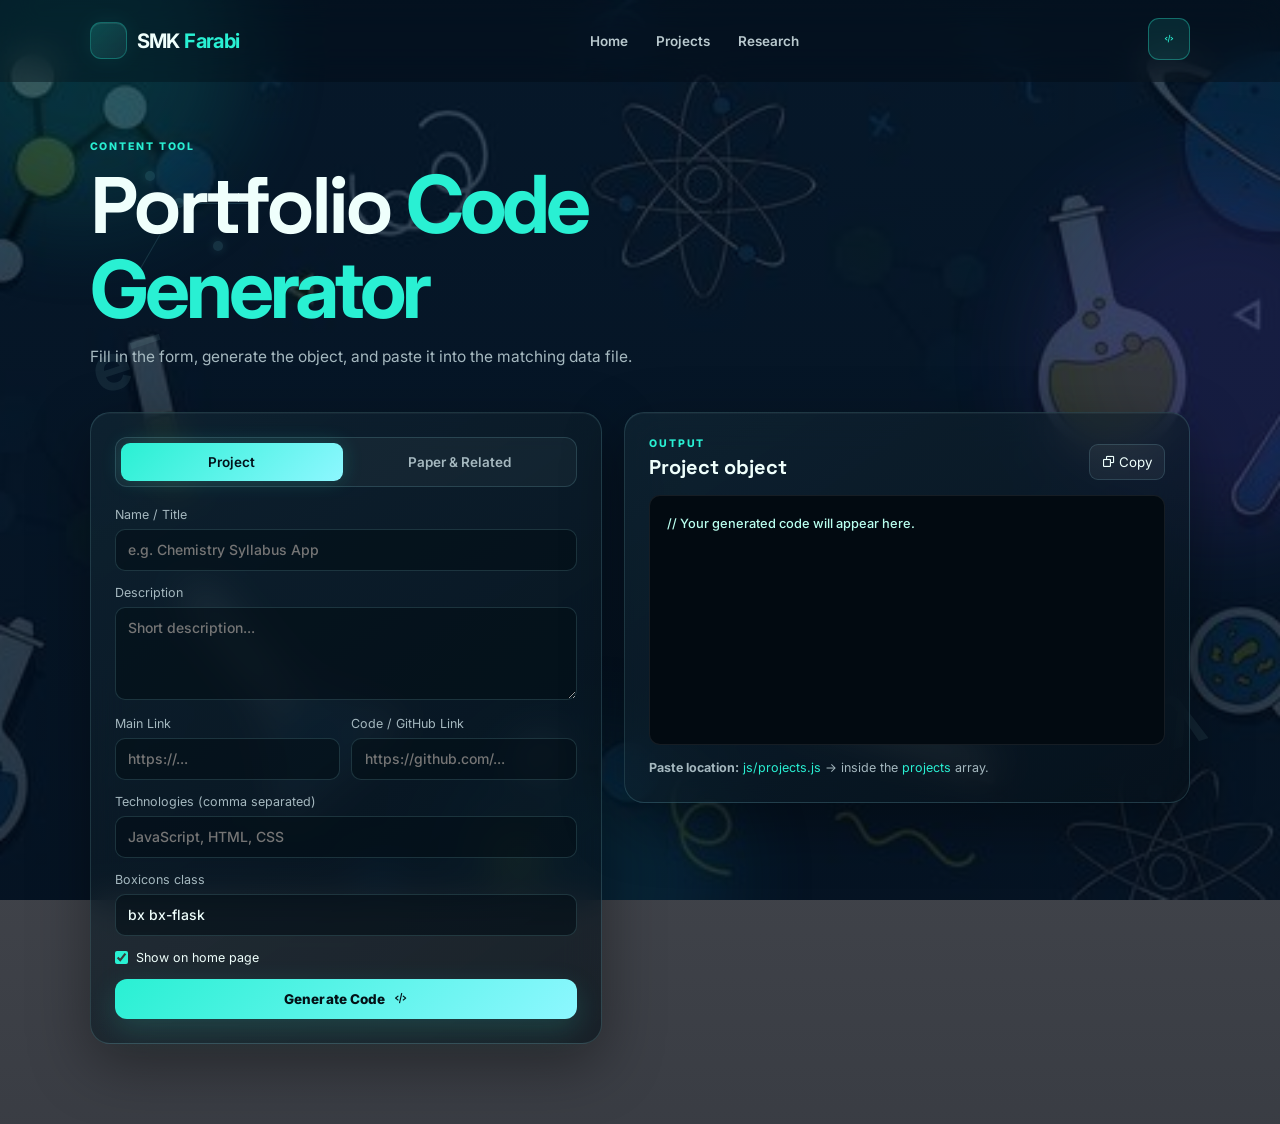
==== codegenerator.html @ 9f6fd2ad "Update portfolio design" ====
<!DOCTYPE html>
<html lang="en">
<head>
  <meta charset="UTF-8"><meta name="viewport" content="width=device-width, initial-scale=1.0">
  <title>Portfolio Code Generator | SMK Farabi</title>
  <link rel="preconnect" href="https://fonts.googleapis.com"><link rel="preconnect" href="https://fonts.gstatic.com" crossorigin>
  <link href="https://fonts.googleapis.com/css2?family=Inter:wght@400;500;600;700;800&family=Space+Grotesk:wght@500;600;700&display=swap" rel="stylesheet">
  <link href="https://unpkg.com/boxicons@2.1.4/css/boxicons.min.css" rel="stylesheet"><link rel="stylesheet" href="css/style.css"><link rel="stylesheet" href="css/code-generator.css">
</head>
<body class="subpage generator-page">
  <div class="site-atmosphere" aria-hidden="true"><span class="orb orb-a"></span><span class="orb orb-b"></span><span class="orb orb-c"></span><span class="molecule molecule-a"><i></i><i></i><i></i></span><span class="formula formula-a">e⁻</span><span class="formula formula-b">λ</span></div>
  <header class="header"><a class="brand" href="index.html"><span class="brand-mark"><i class="bx bx-flask"></i></span><span>SMK <em>Farabi</em></span></a><nav class="navbar"><a href="index.html#home">Home</a><a href="projects.html">Projects</a><a href="publications.html">Research</a></nav><div class="header-actions"><a class="mini-code active" href="codegenerator.html"><i class="bx bx-code-alt"></i></a><button class="menu-btn" id="menu-icon"><i class="bx bx-menu"></i></button></div></header>
  <main><section class="section generator-shell"><div class="section-heading reveal"><span class="section-tag">CONTENT TOOL</span><h1>Portfolio <span>Code Generator</span></h1><p>Fill in the form, generate the object, and paste it into the matching data file.</p></div>
    <div class="generator-grid">
      <form class="glass-card generator-form reveal" id="generator-form">
        <div class="type-switch"><button type="button" class="type-btn active" data-type="project">Project</button><button type="button" class="type-btn" data-type="publication">Paper & Related</button></div>
        <input type="hidden" id="content-type" value="project">
        <div class="field"><label for="name">Name / Title</label><input id="name" required placeholder="e.g. Chemistry Syllabus App"></div>
        <div class="field"><label for="description">Description</label><textarea id="description" rows="4" placeholder="Short description..."></textarea></div>
        <div class="two-col">
          <div class="field"><label for="link">Main Link</label><input id="link" required placeholder="https://..."></div>
          <div class="field project-only"><label for="code">Code / GitHub Link</label><input id="code" placeholder="https://github.com/..." /></div>
        </div>
        <div class="two-col publication-only hidden-fields">
          <div class="field"><label for="type">Type</label><select id="type"><option>Paper</option><option>Preprint</option><option>Poster</option><option>Conference</option><option>Thesis</option><option>Related</option></select></div>
          <div class="field"><label for="year">Year</label><input id="year" placeholder="2026"></div>
        </div>
        <div class="field publication-only hidden-fields"><label for="venue">Journal / Conference / Venue</label><input id="venue" placeholder="Optional"></div>
        <div class="field project-only"><label for="tech">Technologies (comma separated)</label><input id="tech" placeholder="JavaScript, HTML, CSS"></div>
        <div class="field project-only"><label for="icon">Boxicons class</label><input id="icon" value="bx bx-flask" placeholder="bx bx-flask"></div>
        <div class="field project-only check-field"><label><input id="featured" type="checkbox" checked> Show on home page</label></div>
        <button class="btn btn-primary full-btn" type="submit">Generate Code <i class="bx bx-code-alt"></i></button>
      </form>

      <div class="glass-card output-panel reveal reveal-right"><div class="output-top"><div><span class="section-tag">OUTPUT</span><h2 id="output-title">Project object</h2></div><button class="copy-btn" id="copy-code" type="button"><i class="bx bx-copy"></i> Copy</button></div><pre id="code-output"><code>// Your generated code will appear here.</code></pre><div class="paste-help" id="paste-help"><strong>Paste location:</strong> <code>js/projects.js</code> → inside the <code>projects</code> array.</div></div>
    </div>
  </section></main>
  <script src="js/code-generator.js"></script>
</body></html>
---- css/style.css ----
@import url('https://fonts.googleapis.com/css2?family=Inter:wght@400;500;600;700;800&family=Space+Grotesk:wght@500;600;700&display=swap');

:root {
  --bg:#03080e; --bg-2:#06121a; --panel:rgba(9,24,35,.58); --panel-strong:rgba(8,20,30,.8);
  --text:#effffc; --muted:#a5b8bf; --accent:#29f0d3; --accent-2:#8df7ff; --violet:#a777ff;
  --glass-border:rgba(160,243,255,.15); --shadow:0 2rem 6rem rgba(0,0,0,.38); --radius:2rem;
}
*{margin:0;padding:0;box-sizing:border-box;text-decoration:none;border:none;outline:none;scroll-behavior:smooth;font-family:Inter,sans-serif}
html{font-size:62.5%;overflow-x:hidden} body{background:linear-gradient(rgba(2,6,15,.68),rgba(2,6,15,.78)),url('../assets/images/bg.jpg') center center/cover fixed no-repeat;color:var(--text);min-height:100vh;overflow-x:hidden} img{max-width:100%;display:block} a{color:inherit}
.header{position:fixed;left:0;top:0;width:100%;height:8.2rem;padding:0 7%;display:flex;align-items:center;justify-content:space-between;z-index:1000;background:rgba(3,8,14,.32);backdrop-filter:blur(18px);-webkit-backdrop-filter:blur(18px);border-bottom:1px solid transparent;transition:.35s ease}.header.scrolled{background:rgba(3,10,16,.78);border-color:var(--glass-border);box-shadow:0 1.5rem 4rem rgba(0,0,0,.22)}
.brand{display:inline-flex;align-items:center;gap:1rem;font:700 2rem 'Space Grotesk',sans-serif;letter-spacing:-.03em}.brand em{color:var(--accent);font-style:normal}.brand-mark{display:grid;place-items:center;width:3.7rem;height:3.7rem;border-radius:1.1rem;background:linear-gradient(135deg,rgba(41,240,211,.2),rgba(141,247,255,.08));border:1px solid rgba(41,240,211,.26);color:var(--accent);box-shadow:inset 0 1px rgba(255,255,255,.08),0 0 2.5rem rgba(41,240,211,.09)}
.navbar{display:flex;gap:2.8rem}.navbar a{font-size:1.35rem;font-weight:600;color:#b9c9ce;position:relative;padding:.8rem 0;transition:.25s ease}.navbar a::after{content:'';position:absolute;left:0;bottom:0;width:100%;height:2px;background:var(--accent);transform:scaleX(0);transform-origin:right;transition:.3s ease}.navbar a:hover,.navbar a.active{color:var(--text)}.navbar a:hover::after,.navbar a.active::after{transform:scaleX(1);transform-origin:left}.header-actions{display:flex;align-items:center;gap:1rem}.mini-code,.menu-btn{width:4.2rem;height:4.2rem;border-radius:1.1rem;display:grid;place-items:center;color:var(--accent);background:rgba(255,255,255,.04);border:1px solid var(--glass-border);transition:.25s ease}.mini-code:hover,.mini-code.active{background:rgba(41,240,211,.1);border-color:rgba(41,240,211,.35);transform:translateY(-2px)}.menu-btn{display:none;color:var(--text);cursor:pointer;font-size:2.5rem}
.section{padding:12rem 7% 8rem;position:relative}.hero{min-height:100vh;display:grid;grid-template-columns:1.08fr .92fr;align-items:center;gap:5rem;padding-top:13rem}.eyebrow,.section-tag{display:inline-flex;align-items:center;gap:.7rem;color:var(--accent);font-size:1.05rem;font-weight:800;letter-spacing:.18em;text-transform:uppercase}.pulse-dot,.chip-pulse{width:.65rem;height:.65rem;border-radius:50%;background:var(--accent);box-shadow:0 0 1.6rem var(--accent);animation:pulse 1.8s infinite}.hero-kicker{margin-top:2rem;color:#c6d4d8;font-size:1.8rem}.hero h1{font:700 clamp(6rem,9vw,10.8rem)/.94 'Space Grotesk',sans-serif;letter-spacing:-.07em;margin:1rem 0}.hero h1 span,.section-heading h2 span,.section-heading h1 span,.contact-copy h2 span{color:var(--accent)}.designation{font:600 2rem 'Space Grotesk',sans-serif;color:#d1e5e7;margin-bottom:1.8rem}.hero-text,.section-heading p,.about-copy>p,.contact-copy p{font-size:1.55rem;line-height:1.85;color:var(--muted);max-width:66rem}.hero-text strong,.about-copy strong{color:var(--text)}.hero-actions{display:flex;gap:1rem;flex-wrap:wrap;margin-top:2.8rem}.btn{display:inline-flex;align-items:center;gap:.8rem;padding:1.2rem 1.7rem;border-radius:1.2rem;font-size:1.35rem;font-weight:800;letter-spacing:.01em;transition:.3s ease;cursor:pointer}.btn-primary{color:#031016;background:linear-gradient(135deg,var(--accent),var(--accent-2));box-shadow:0 1rem 3rem rgba(41,240,211,.16)}.btn-primary:hover{transform:translateY(-3px);box-shadow:0 1.8rem 4rem rgba(41,240,211,.2)}.btn-ghost{color:var(--text);border:1px solid var(--glass-border);background:rgba(255,255,255,.035)}.btn-ghost:hover{border-color:rgba(41,240,211,.35);color:var(--accent);transform:translateY(-3px)}.hero-meta{display:flex;gap:1rem;flex-wrap:wrap;margin-top:2.8rem}.hero-meta span,.tag-list span{padding:.7rem 1rem;border:1px solid var(--glass-border);background:rgba(255,255,255,.03);border-radius:999px;color:#b8cbd0;font-size:1.08rem}.hero-meta i{color:var(--accent);margin-right:.35rem}
.hero-visual{display:grid;place-items:center;min-height:56rem}.atom-scene{position:relative;width:min(52rem,100%);aspect-ratio:1/1;display:grid;place-items:center}.photo-frame{width:69%;aspect-ratio:1;border-radius:32% 68% 55% 45%/45% 45% 55% 55%;overflow:hidden;position:relative;z-index:4;border:1px solid rgba(255,255,255,.16);box-shadow:0 3rem 8rem rgba(0,0,0,.5),0 0 5rem rgba(41,240,211,.1);transform:rotate(-5deg);background:#09131c}.photo-frame::after{content:'';position:absolute;inset:0;background:linear-gradient(140deg,rgba(41,240,211,.08),transparent 45%,rgba(167,119,255,.14));mix-blend-mode:screen}.photo-frame img{width:100%;height:100%;object-fit:cover;filter:saturate(.95) contrast(1.03)}.orbit{position:absolute;border:1px solid rgba(141,247,255,.22);border-radius:50%;transform:rotate(-22deg);z-index:2}.orbit-1{width:90%;height:30%;animation:orbit-spin 14s linear infinite}.orbit-2{width:34%;height:92%;transform:rotate(28deg);animation:orbit-spin-reverse 18s linear infinite}.orbit-3{width:75%;height:75%;transform:rotate(65deg);animation:orbit-spin 22s linear infinite}.electron{position:absolute;width:1rem;height:1rem;border-radius:50%;background:var(--accent);box-shadow:0 0 2rem var(--accent);z-index:3}.e1{top:22%;left:68%;animation:electron-a 5s linear infinite}.e2{bottom:19%;left:25%;animation:electron-b 7s linear infinite}.e3{top:47%;right:2%;animation:electron-c 6.5s linear infinite}.glass-chip{position:absolute;z-index:5;padding:1rem 1.2rem;border-radius:1.2rem;border:1px solid var(--glass-border);background:rgba(7,18,27,.68);backdrop-filter:blur(14px);box-shadow:var(--shadow);font-size:1.1rem;color:#dcecf0}.chip-top{top:10%;right:0;display:flex;gap:.7rem;align-items:center}.chip-top i{color:var(--accent);font-size:1.6rem}.chip-bottom{bottom:12%;left:0;display:flex;align-items:center;gap:.7rem}
.about,.research-section{background:linear-gradient(180deg,rgba(6,18,26,.32),rgba(3,9,14,.62));border-top:1px solid rgba(255,255,255,.03);border-bottom:1px solid rgba(255,255,255,.03)}.section-heading{max-width:82rem;margin-bottom:4rem}.section-heading h2,.section-heading h1{font:700 clamp(3.8rem,5vw,6rem)/1.05 'Space Grotesk',sans-serif;letter-spacing:-.05em;margin:.9rem 0 1.1rem}.section-heading h1{font-size:clamp(4.6rem,7vw,8rem)}.section-heading p{max-width:72rem}.split-heading{display:flex;align-items:end;justify-content:space-between;gap:2rem}.text-link{display:inline-flex;align-items:center;gap:.6rem;color:var(--accent);font-size:1.28rem;font-weight:800;white-space:nowrap;transition:.25s ease}.text-link:hover{gap:1rem}.bx-rotate-45{transform:rotate(45deg)}
.glass-card{background:linear-gradient(145deg,rgba(20,43,56,.56),rgba(6,16,24,.64));border:1px solid var(--glass-border);box-shadow:var(--shadow),inset 0 1px rgba(255,255,255,.04);backdrop-filter:blur(18px);-webkit-backdrop-filter:blur(18px);border-radius:var(--radius)}.about-grid{display:grid;grid-template-columns:.85fr 1.15fr;gap:3rem;align-items:stretch}.about-visual{padding:1.2rem}.image-window{position:relative;overflow:hidden;border-radius:1.5rem;min-height:58rem;background:#07121b}.image-window img{width:100%;height:58rem;object-fit:cover;object-position:center}.image-label{position:absolute;left:1.2rem;right:1.2rem;bottom:1.2rem;padding:.9rem 1.1rem;display:flex;justify-content:space-between;gap:1rem;border-radius:.9rem;background:rgba(3,9,14,.64);border:1px solid rgba(255,255,255,.1);backdrop-filter:blur(10px);font:600 1rem ui-monospace,SFMono-Regular,monospace;color:#d9ecef;letter-spacing:.08em}.scanline{position:absolute;left:0;right:0;top:0;height:10rem;background:linear-gradient(180deg,transparent,rgba(41,240,211,.07),transparent);animation:scan 5s ease-in-out infinite}.about-quote{display:flex;align-items:center;gap:1rem;padding:1.4rem 1rem .6rem;color:#cde2e5;font:600 1.25rem 'Space Grotesk',sans-serif}.about-quote i{color:var(--accent);font-size:1.8rem}.about-copy{padding:2.3rem 0}.about-copy>p{margin-bottom:1.6rem}.timeline{margin-top:2.6rem;border-left:1px solid rgba(141,247,255,.16);padding-left:1.8rem}.timeline-item{position:relative;display:flex;gap:1.2rem;padding-bottom:2rem}.timeline-node{position:absolute;left:-3rem;width:2.4rem;height:2.4rem;border-radius:50%;display:grid;place-items:center;background:#06131c;border:1px solid rgba(41,240,211,.3);color:var(--accent);font-size:1.1rem}.timeline-item h3{font:600 1.55rem 'Space Grotesk',sans-serif}.timeline-item p{font-size:1.2rem;color:var(--muted);margin-top:.25rem}
.skills-grid,.cards-grid{display:grid;grid-template-columns:repeat(3,1fr);gap:1.8rem}.skill-card{padding:2.2rem;min-height:30rem;transition:.35s ease;position:relative;overflow:hidden}.skill-card::before,.project-card::before{content:'';position:absolute;width:16rem;height:16rem;background:radial-gradient(circle,rgba(41,240,211,.1),transparent 66%);right:-5rem;top:-5rem;pointer-events:none}.skill-card:hover,.project-card:hover{transform:translateY(-8px);border-color:rgba(41,240,211,.3)}.icon-box,.project-icon{width:5.4rem;height:5.4rem;border-radius:1.4rem;display:grid;place-items:center;background:rgba(41,240,211,.08);border:1px solid rgba(41,240,211,.2);color:var(--accent);font-size:2.6rem;margin-bottom:2rem}.skill-card h3,.project-card h3,.publication-card h3,.empty-state h3{font:700 2rem 'Space Grotesk',sans-serif;margin-bottom:1rem}.tag-list{display:flex;gap:.7rem;flex-wrap:wrap}.tag-list.small span{font-size:1rem;padding:.55rem .8rem}.project-card{position:relative;padding:2.2rem;min-height:35rem;display:flex;flex-direction:column;transition:.35s ease;overflow:hidden}.project-index{font:700 1rem ui-monospace,monospace;letter-spacing:.14em;color:#67808a;margin-bottom:.7rem}.project-card p{font-size:1.33rem;line-height:1.75;color:var(--muted);margin-bottom:1.3rem}.card-actions{display:flex;gap:1.1rem;flex-wrap:wrap;margin-top:auto;padding-top:1.7rem}.card-link{display:inline-flex;align-items:center;gap:.6rem;color:#051217;background:var(--accent);padding:.9rem 1rem;border-radius:.9rem;font-size:1.1rem;font-weight:800;transition:.25s ease}.card-link:hover{transform:translateY(-2px);box-shadow:0 .8rem 2rem rgba(41,240,211,.15)}.card-link.secondary{color:var(--text);background:rgba(255,255,255,.05);border:1px solid var(--glass-border)}
.research-layout{display:grid;grid-template-columns:.65fr 1.35fr;gap:2rem}.research-orbit{min-height:38rem;position:relative;display:grid;place-items:center;overflow:hidden}.orbit-core{width:9rem;height:9rem;display:grid;place-items:center;border-radius:50%;border:1px solid rgba(41,240,211,.35);background:rgba(41,240,211,.08);color:var(--accent);font-size:3.4rem;z-index:3;box-shadow:0 0 4rem rgba(41,240,211,.08)}.mini-orbit{position:absolute;border:1px solid rgba(141,247,255,.16);border-radius:50%}.o1{width:80%;height:30%;transform:rotate(25deg);animation:orbit-spin 13s linear infinite}.o2{width:32%;height:82%;transform:rotate(-20deg);animation:orbit-spin-reverse 16s linear infinite}.o3{width:70%;height:70%;animation:orbit-spin 20s linear infinite}.formula-stack{position:absolute;bottom:2.1rem;left:2.1rem;display:flex;align-items:center;gap:.8rem;color:#dffbfa;font:700 1.7rem 'Space Grotesk',sans-serif}.formula-stack small{display:block;color:var(--muted);font:500 1rem Inter,sans-serif;margin-left:.6rem}.publication-preview,.publication-stack{display:grid;gap:1.1rem}.publication-card{padding:1.55rem 1.7rem;display:flex;gap:1.4rem;align-items:flex-start;transition:.3s ease}.publication-card:hover{transform:translateX(5px);border-color:rgba(41,240,211,.3)}.pub-mark{width:4.4rem;height:4.4rem;flex:none;border-radius:1rem;display:grid;place-items:center;background:rgba(167,119,255,.1);border:1px solid rgba(167,119,255,.2);color:#c9b1ff;font-size:2rem}.pub-main{min-width:0}.pub-meta{font:700 1rem ui-monospace,SFMono-Regular,monospace;color:var(--accent);letter-spacing:.1em;text-transform:uppercase;margin-bottom:.6rem}.publication-card p{color:var(--muted);font-size:1.25rem;line-height:1.7;margin-bottom:.8rem}.empty-state{padding:4rem 2rem;text-align:center}.empty-state i{display:inline-block;color:var(--accent);font-size:3.8rem;margin-bottom:1rem}.empty-state p{color:var(--muted);font-size:1.25rem;line-height:1.7;margin:0 auto 1.5rem;max-width:58rem}.empty-state strong{color:var(--text)}
.contact-panel{padding:3rem;display:grid;grid-template-columns:1fr 1fr;gap:2rem;align-items:center}.contact-copy h2{font:700 clamp(3.5rem,5vw,5.5rem)/1 'Space Grotesk',sans-serif;letter-spacing:-.05em;margin:1rem 0 1rem}.contact-links{display:flex;gap:1rem;flex-wrap:wrap;margin-top:2rem}.contact-links a{display:inline-flex;align-items:center;gap:.6rem;padding:.9rem 1rem;border:1px solid var(--glass-border);border-radius:1rem;background:rgba(255,255,255,.03);font-size:1.15rem;color:#cce0e4;transition:.25s ease}.contact-links a:hover{border-color:rgba(41,240,211,.35);color:var(--accent);transform:translateY(-2px)}.contact-form-wrap form{display:grid;gap:1rem}.input-row{display:grid;grid-template-columns:1fr 1fr;gap:1rem}.contact input,.contact textarea{width:100%;padding:1.15rem 1.2rem;border-radius:1rem;border:1px solid var(--glass-border);background:rgba(3,11,17,.62);color:var(--text);font-size:1.25rem;transition:.25s ease}.contact textarea{resize:vertical}.contact input:focus,.contact textarea:focus{border-color:rgba(41,240,211,.65);box-shadow:0 0 0 4px rgba(41,240,211,.07)}
.footer{padding:2.5rem 7%;display:flex;align-items:center;justify-content:space-between;gap:1.5rem;border-top:1px solid rgba(255,255,255,.05);background:rgba(2,7,11,.7)}.footer p{color:#6f848c;font-size:1.05rem;margin-top:.8rem}.back-top{width:4.3rem;height:4.3rem;display:grid;place-items:center;border-radius:1rem;border:1px solid var(--glass-border);color:var(--accent);background:rgba(255,255,255,.03);transition:.25s ease}.back-top:hover{transform:translateY(-3px);border-color:rgba(41,240,211,.35)}
.subhero{padding-top:14rem;min-height:calc(100vh - 4rem)}.full-grid{grid-template-columns:repeat(2,1fr)}
.site-atmosphere{position:fixed;inset:0;pointer-events:none;z-index:-1;overflow:hidden}.orb{position:absolute;border-radius:50%;filter:blur(50px);opacity:.16}.orb-a{width:32rem;height:32rem;background:#11bba8;top:-10rem;left:-8rem}.orb-b{width:36rem;height:36rem;background:#6d48cf;right:-12rem;top:18rem}.orb-c{width:28rem;height:28rem;background:#167a99;left:35%;bottom:-12rem}.formula{position:absolute;color:rgba(173,238,239,.08);font:700 7rem 'Space Grotesk',sans-serif;transform:rotate(-18deg)}.formula-a{left:7%;top:35%}.formula-b{right:6%;bottom:15%}.formula-c{left:46%;top:13%}.molecule{position:absolute;width:10rem;height:10rem;opacity:.12}.molecule::before,.molecule::after{content:'';position:absolute;left:50%;top:50%;width:8rem;height:1px;background:var(--accent-2);transform-origin:left center}.molecule::after{transform:rotate(120deg)}.molecule i{position:absolute;width:1rem;height:1rem;border-radius:50%;background:var(--accent-2);box-shadow:0 0 1rem var(--accent-2)}.molecule i:nth-child(1){left:46%;top:45%}.molecule i:nth-child(2){left:17%;top:18%}.molecule i:nth-child(3){right:5%;bottom:2%}.molecule i:nth-child(4){left:0;bottom:18%}.molecule-a{left:10%;top:17%;animation:drift 9s ease-in-out infinite}.molecule-b{right:10%;bottom:22%;transform:scale(.75);animation:drift 11s ease-in-out infinite reverse}
.reveal{opacity:0;transform:translateY(30px);transition:opacity .8s ease,transform .8s cubic-bezier(.2,.8,.2,1)}.reveal-right{transform:translateX(32px)}.reveal.visible{opacity:1;transform:none}.reveal-delay-1{transition-delay:.1s}.reveal-delay-2{transition-delay:.2s}
@keyframes float{50%{transform:translateY(-10px)}}@keyframes pulse{50%{transform:scale(1.35);box-shadow:0 0 2.5rem var(--accent)}}@keyframes orbit-spin{to{transform:rotate(337deg)}}@keyframes orbit-spin-reverse{to{transform:rotate(-332deg)}}@keyframes scan{50%{transform:translateY(42rem)}}@keyframes drift{50%{transform:translate(1.2rem,-1rem) rotate(8deg)}}
@keyframes electron-a{0%{transform:translate(0,0)}25%{transform:translate(-2rem,7rem)}50%{transform:translate(-10rem,2rem)}75%{transform:translate(-5rem,-7rem)}100%{transform:translate(0,0)}}@keyframes electron-b{0%{transform:translate(0,0)}25%{transform:translate(5rem,-4rem)}50%{transform:translate(10rem,2rem)}75%{transform:translate(3rem,7rem)}100%{transform:translate(0,0)}}@keyframes electron-c{0%{transform:translate(0,0)}25%{transform:translate(-7rem,-4rem)}50%{transform:translate(-8rem,5rem)}75%{transform:translate(-2rem,8rem)}100%{transform:translate(0,0)}}
@media (max-width:1050px){.header{padding:0 4%}.section{padding-left:4%;padding-right:4%}.hero{grid-template-columns:1fr}.hero-visual{order:-1;min-height:42rem}.atom-scene{max-width:48rem}.skills-grid,.cards-grid{grid-template-columns:repeat(2,1fr)}.about-grid,.research-layout,.contact-panel{grid-template-columns:1fr}.image-window,.image-window img{min-height:44rem;height:44rem}}
@media (max-width:780px){html{font-size:58%}.navbar{position:absolute;top:8.2rem;left:0;width:100%;padding:1.2rem 4%;display:none;flex-direction:column;gap:.2rem;background:rgba(3,10,16,.94);border-bottom:1px solid var(--glass-border);backdrop-filter:blur(18px)}.navbar.active{display:flex}.navbar a{padding:1rem}.menu-btn{display:grid}.mini-code{display:none}.hero{padding-top:11.5rem}.hero-visual{min-height:38rem}.split-heading{align-items:start;flex-direction:column}.skills-grid,.cards-grid,.full-grid{grid-template-columns:1fr}.hero h1{font-size:clamp(5.5rem,17vw,8rem)}.contact-panel{padding:2rem}.input-row{grid-template-columns:1fr}.footer{padding-left:4%;padding-right:4%}}
@media (max-width:520px){.section{padding-top:10.5rem}.hero-meta{display:grid;grid-template-columns:1fr}.glass-chip{font-size:.95rem}.chip-top{right:-1rem}.chip-bottom{left:-1rem}.photo-frame{width:76%}.hero-visual{min-height:31rem}.image-window,.image-window img{height:38rem;min-height:38rem}.publication-card{padding:1.2rem;gap:1rem}.pub-mark{width:4rem;height:4rem}.footer{flex-direction:column;align-items:flex-start}}
@media (prefers-reduced-motion:reduce){*,*::before,*::after{scroll-behavior:auto!important;animation:none!important;transition-duration:.01ms!important}.reveal{opacity:1;transform:none}}

/* Home hero social buttons */
.hero-socials{display:flex;gap:1rem;margin-top:1.8rem}
.social-circle{width:4.4rem;height:4.4rem;border-radius:50%;display:grid;place-items:center;border:1px solid rgba(120,190,255,.25);background:rgba(255,255,255,.035);color:#74b9ff;font-size:2rem;transition:.3s ease;box-shadow:0 0 0 rgba(70,150,255,0)}
.social-circle:hover{transform:translateY(-4px) scale(1.06);color:#d9eeff;border-color:rgba(100,180,255,.65);background:rgba(55,135,235,.12);box-shadow:0 0 2.2rem rgba(55,145,255,.28)}
.social-circle.facebook:hover{color:#72b5ff}
.social-circle.linkedin:hover{color:#72b5ff}
.social-circle.gmail:hover{color:#ff9f9f}

/* Sequential glowing hero designation */
.designation-animated{display:flex;align-items:center;flex-wrap:wrap;gap:.65rem;color:#cfe6ff}
.designation-animated span{display:inline-block;color:#79bfff;opacity:.2;filter:blur(1px);transform:translateY(10px) scale(.96);text-shadow:0 0 0 rgba(77,163,255,0);animation:designation-pop 6s ease-in-out infinite}
.designation-animated b{font-weight:600;color:#6aaeff;opacity:.25;animation:designation-dot 6s ease-in-out infinite}
.designation-animated span:nth-of-type(1){animation-delay:0s}
.designation-animated span:nth-of-type(2){animation-delay:1.2s}
.designation-animated span:nth-of-type(3){animation-delay:2.4s}
.designation-animated b:nth-of-type(1){animation-delay:.6s}
.designation-animated b:nth-of-type(2){animation-delay:1.8s}
@keyframes designation-pop{
  0%,100%{opacity:.25;filter:blur(1px);transform:translateY(8px) scale(.97);text-shadow:0 0 0 rgba(77,163,255,0)}
  8%,24%{opacity:1;filter:blur(0);transform:translateY(0) scale(1.02);text-shadow:0 0 1.2rem rgba(77,163,255,.85),0 0 2.8rem rgba(77,163,255,.42)}
  32%{opacity:.58;transform:translateY(0) scale(1);text-shadow:0 0 .7rem rgba(77,163,255,.38)}
}
@keyframes designation-dot{
  0%,100%{opacity:.25;text-shadow:0 0 0 rgba(77,163,255,0)}
  10%,25%{opacity:1;text-shadow:0 0 1rem rgba(77,163,255,.75)}
}
@media (max-width:600px){
  .designation-animated{gap:.45rem;font-size:1.7rem}
  .hero-socials{margin-top:1.5rem}
  .social-circle{width:4.1rem;height:4.1rem}
}
---- css/code-generator.css ----
.generator-shell { padding-top: 14rem; }
.generator-grid { display:grid; grid-template-columns:minmax(0, .95fr) minmax(0, 1.05fr); gap:2.2rem; align-items:start; }
.generator-form,.output-panel { padding:2.4rem; }
.type-switch { display:grid; grid-template-columns:1fr 1fr; gap:.6rem; padding:.5rem; background:rgba(255,255,255,.04); border:1px solid var(--glass-border); border-radius:1.2rem; margin-bottom:2rem; }
.type-btn { border:0; border-radius:.9rem; padding:1.1rem; background:transparent; color:var(--muted); font:600 1.35rem Inter,sans-serif; cursor:pointer; transition:.3s ease; }
.type-btn.active { color:#03111a; background:linear-gradient(135deg,var(--accent),#8df7ff); box-shadow:0 0 2rem rgba(41,240,211,.18); }
.field { margin-bottom:1.4rem; }
.field label { display:block; font-size:1.25rem; color:var(--muted); margin-bottom:.7rem; }
.field input,.field textarea,.field select { width:100%; border:1px solid var(--glass-border); border-radius:1rem; padding:1.15rem 1.25rem; background:rgba(4,15,24,.62); color:var(--text); font:500 1.4rem Inter,sans-serif; transition:.25s ease; }
.field input:focus,.field textarea:focus,.field select:focus { border-color:rgba(41,240,211,.7); box-shadow:0 0 0 4px rgba(41,240,211,.08); }
.field textarea { resize:vertical; }
.field select { color-scheme:dark; }
.two-col { display:grid; grid-template-columns:1fr 1fr; gap:1.1rem; }
.hidden-fields { display:none; }
.check-field label { display:flex; align-items:center; gap:.8rem; cursor:pointer; color:var(--text); }
.check-field input { width:auto; accent-color:var(--accent); }
.full-btn { width:100%; justify-content:center; }
.output-panel { position:sticky; top:10rem; overflow:hidden; }
.output-top { display:flex; justify-content:space-between; align-items:end; gap:1rem; margin-bottom:1.5rem; }
.output-top h2 { margin-top:.4rem; font:700 2rem 'Space Grotesk',sans-serif; }
.copy-btn { border:1px solid var(--glass-border); background:rgba(255,255,255,.05); color:var(--text); padding:.9rem 1.2rem; border-radius:.9rem; cursor:pointer; transition:.25s ease; }
.copy-btn:hover { border-color:var(--accent); color:var(--accent); }
.output-panel pre { margin:0; min-height:25rem; max-height:58rem; overflow:auto; padding:1.7rem; border-radius:1.1rem; background:#020a11; border:1px solid rgba(255,255,255,.08); color:#b9ffef; font:500 1.28rem/1.7 ui-monospace,SFMono-Regular,Menlo,monospace; }
.paste-help { margin-top:1.2rem; color:var(--muted); font-size:1.25rem; line-height:1.7; }
.paste-help code { color:var(--accent); }
@media (max-width:850px){ .generator-grid{grid-template-columns:1fr}.output-panel{position:static}.two-col{grid-template-columns:1fr}.generator-shell{padding-top:11rem} }
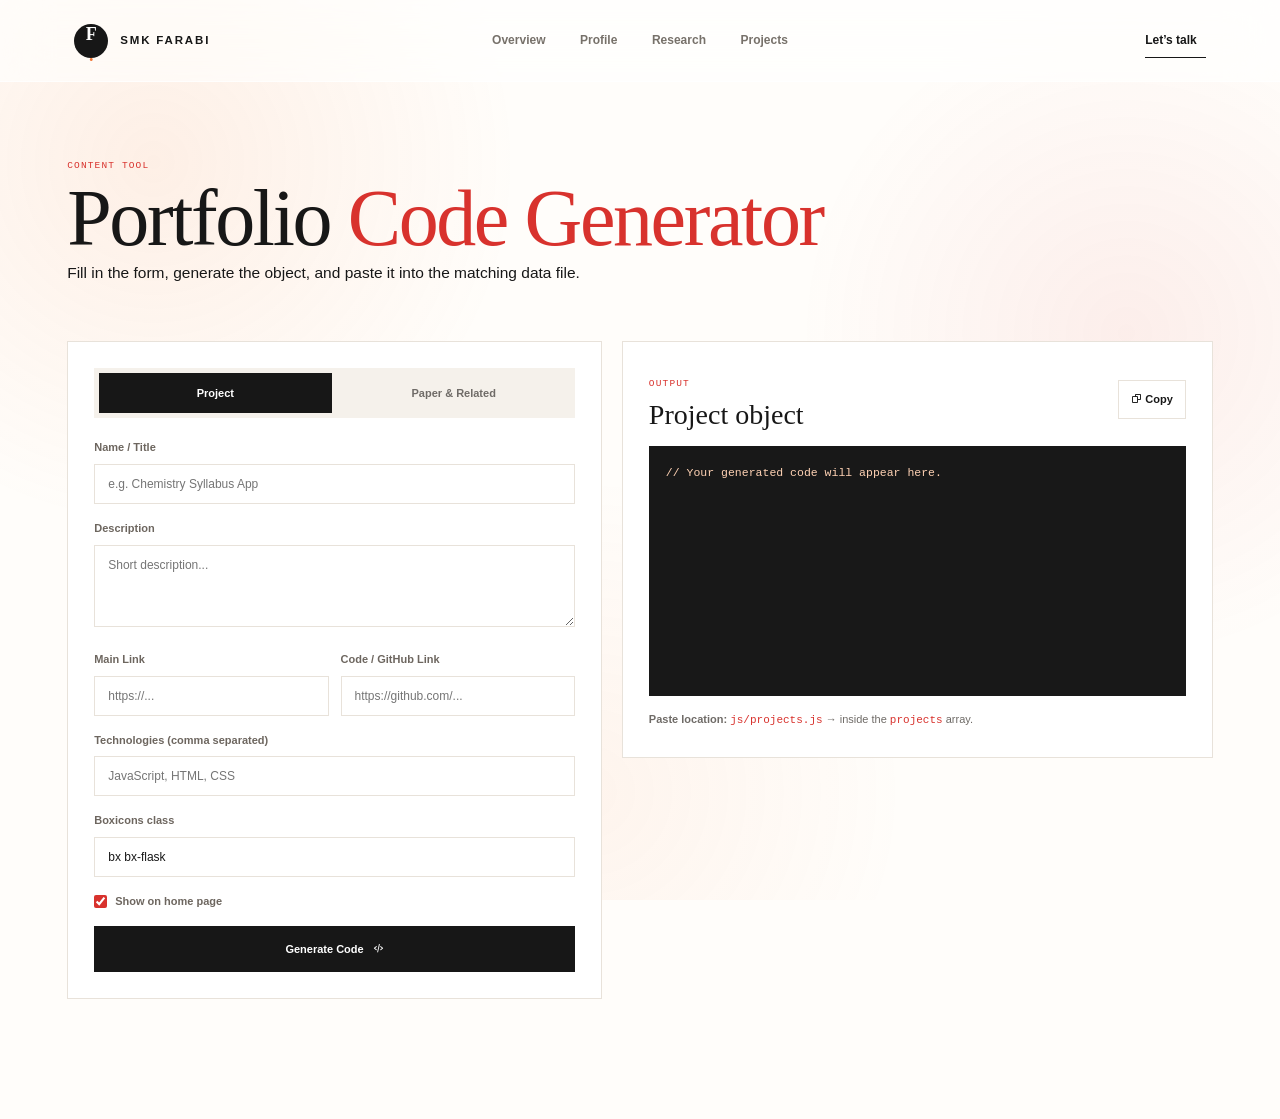
==== commit 7471bff7: "Redesign portfolio with research-focused glassmorphism" ====
--- a/codegenerator.html
+++ b/codegenerator.html
@@ -2,14 +2,15 @@
 <html lang="en">
 <head>
   <meta charset="UTF-8"><meta name="viewport" content="width=device-width, initial-scale=1.0">
+  <link rel="icon" type="image/svg+xml" href="assets/favicon.svg">
   <title>Portfolio Code Generator | SMK Farabi</title>
   <link rel="preconnect" href="https://fonts.googleapis.com"><link rel="preconnect" href="https://fonts.gstatic.com" crossorigin>
   <link href="https://fonts.googleapis.com/css2?family=Inter:wght@400;500;600;700;800&family=Space+Grotesk:wght@500;600;700&display=swap" rel="stylesheet">
   <link href="https://unpkg.com/boxicons@2.1.4/css/boxicons.min.css" rel="stylesheet"><link rel="stylesheet" href="css/style.css"><link rel="stylesheet" href="css/code-generator.css">
 </head>
 <body class="subpage generator-page">
-  <div class="site-atmosphere" aria-hidden="true"><span class="orb orb-a"></span><span class="orb orb-b"></span><span class="orb orb-c"></span><span class="molecule molecule-a"><i></i><i></i><i></i></span><span class="formula formula-a">e⁻</span><span class="formula formula-b">λ</span></div>
-  <header class="header"><a class="brand" href="index.html"><span class="brand-mark"><i class="bx bx-flask"></i></span><span>SMK <em>Farabi</em></span></a><nav class="navbar"><a href="index.html#home">Home</a><a href="projects.html">Projects</a><a href="publications.html">Research</a></nav><div class="header-actions"><a class="mini-code active" href="codegenerator.html"><i class="bx bx-code-alt"></i></a><button class="menu-btn" id="menu-icon"><i class="bx bx-menu"></i></button></div></header>
+  <div class="scroll-progress"><span id="scroll-progress-bar"></span></div>
+  <header class="header" id="header"><a class="brand" href="index.html"><span class="brand-mark">F<span>.</span></span><span class="brand-name">SMK FARABI</span></a><nav class="navbar" id="primary-navigation"><a href="index.html#home">Overview</a><a href="index.html#profile">Profile</a><a href="research.html">Research</a><a href="projects.html">Projects</a></nav><div class="header-actions"><a class="header-contact" href="index.html#contact">Let’s talk <i class="bx bx-arrow-up-right"></i></a><button class="menu-btn" id="menu-icon" type="button" aria-label="Open navigation" aria-controls="primary-navigation" aria-expanded="false"><i class="bx bx-menu"></i></button></div></header>
   <main><section class="section generator-shell"><div class="section-heading reveal"><span class="section-tag">CONTENT TOOL</span><h1>Portfolio <span>Code Generator</span></h1><p>Fill in the form, generate the object, and paste it into the matching data file.</p></div>
     <div class="generator-grid">
       <form class="glass-card generator-form reveal" id="generator-form">
--- a/css/style.css
+++ b/css/style.css
@@ -1,61 +1,214 @@
-@import url('https://fonts.googleapis.com/css2?family=Inter:wght@400;500;600;700;800&family=Space+Grotesk:wght@500;600;700&display=swap');
-
-:root {
-  --bg:#03080e; --bg-2:#06121a; --panel:rgba(9,24,35,.58); --panel-strong:rgba(8,20,30,.8);
-  --text:#effffc; --muted:#a5b8bf; --accent:#29f0d3; --accent-2:#8df7ff; --violet:#a777ff;
-  --glass-border:rgba(160,243,255,.15); --shadow:0 2rem 6rem rgba(0,0,0,.38); --radius:2rem;
-}
-*{margin:0;padding:0;box-sizing:border-box;text-decoration:none;border:none;outline:none;scroll-behavior:smooth;font-family:Inter,sans-serif}
-html{font-size:62.5%;overflow-x:hidden} body{background:linear-gradient(rgba(2,6,15,.68),rgba(2,6,15,.78)),url('../assets/images/bg.jpg') center center/cover fixed no-repeat;color:var(--text);min-height:100vh;overflow-x:hidden} img{max-width:100%;display:block} a{color:inherit}
-.header{position:fixed;left:0;top:0;width:100%;height:8.2rem;padding:0 7%;display:flex;align-items:center;justify-content:space-between;z-index:1000;background:rgba(3,8,14,.32);backdrop-filter:blur(18px);-webkit-backdrop-filter:blur(18px);border-bottom:1px solid transparent;transition:.35s ease}.header.scrolled{background:rgba(3,10,16,.78);border-color:var(--glass-border);box-shadow:0 1.5rem 4rem rgba(0,0,0,.22)}
-.brand{display:inline-flex;align-items:center;gap:1rem;font:700 2rem 'Space Grotesk',sans-serif;letter-spacing:-.03em}.brand em{color:var(--accent);font-style:normal}.brand-mark{display:grid;place-items:center;width:3.7rem;height:3.7rem;border-radius:1.1rem;background:linear-gradient(135deg,rgba(41,240,211,.2),rgba(141,247,255,.08));border:1px solid rgba(41,240,211,.26);color:var(--accent);box-shadow:inset 0 1px rgba(255,255,255,.08),0 0 2.5rem rgba(41,240,211,.09)}
-.navbar{display:flex;gap:2.8rem}.navbar a{font-size:1.35rem;font-weight:600;color:#b9c9ce;position:relative;padding:.8rem 0;transition:.25s ease}.navbar a::after{content:'';position:absolute;left:0;bottom:0;width:100%;height:2px;background:var(--accent);transform:scaleX(0);transform-origin:right;transition:.3s ease}.navbar a:hover,.navbar a.active{color:var(--text)}.navbar a:hover::after,.navbar a.active::after{transform:scaleX(1);transform-origin:left}.header-actions{display:flex;align-items:center;gap:1rem}.mini-code,.menu-btn{width:4.2rem;height:4.2rem;border-radius:1.1rem;display:grid;place-items:center;color:var(--accent);background:rgba(255,255,255,.04);border:1px solid var(--glass-border);transition:.25s ease}.mini-code:hover,.mini-code.active{background:rgba(41,240,211,.1);border-color:rgba(41,240,211,.35);transform:translateY(-2px)}.menu-btn{display:none;color:var(--text);cursor:pointer;font-size:2.5rem}
-.section{padding:12rem 7% 8rem;position:relative}.hero{min-height:100vh;display:grid;grid-template-columns:1.08fr .92fr;align-items:center;gap:5rem;padding-top:13rem}.eyebrow,.section-tag{display:inline-flex;align-items:center;gap:.7rem;color:var(--accent);font-size:1.05rem;font-weight:800;letter-spacing:.18em;text-transform:uppercase}.pulse-dot,.chip-pulse{width:.65rem;height:.65rem;border-radius:50%;background:var(--accent);box-shadow:0 0 1.6rem var(--accent);animation:pulse 1.8s infinite}.hero-kicker{margin-top:2rem;color:#c6d4d8;font-size:1.8rem}.hero h1{font:700 clamp(6rem,9vw,10.8rem)/.94 'Space Grotesk',sans-serif;letter-spacing:-.07em;margin:1rem 0}.hero h1 span,.section-heading h2 span,.section-heading h1 span,.contact-copy h2 span{color:var(--accent)}.designation{font:600 2rem 'Space Grotesk',sans-serif;color:#d1e5e7;margin-bottom:1.8rem}.hero-text,.section-heading p,.about-copy>p,.contact-copy p{font-size:1.55rem;line-height:1.85;color:var(--muted);max-width:66rem}.hero-text strong,.about-copy strong{color:var(--text)}.hero-actions{display:flex;gap:1rem;flex-wrap:wrap;margin-top:2.8rem}.btn{display:inline-flex;align-items:center;gap:.8rem;padding:1.2rem 1.7rem;border-radius:1.2rem;font-size:1.35rem;font-weight:800;letter-spacing:.01em;transition:.3s ease;cursor:pointer}.btn-primary{color:#031016;background:linear-gradient(135deg,var(--accent),var(--accent-2));box-shadow:0 1rem 3rem rgba(41,240,211,.16)}.btn-primary:hover{transform:translateY(-3px);box-shadow:0 1.8rem 4rem rgba(41,240,211,.2)}.btn-ghost{color:var(--text);border:1px solid var(--glass-border);background:rgba(255,255,255,.035)}.btn-ghost:hover{border-color:rgba(41,240,211,.35);color:var(--accent);transform:translateY(-3px)}.hero-meta{display:flex;gap:1rem;flex-wrap:wrap;margin-top:2.8rem}.hero-meta span,.tag-list span{padding:.7rem 1rem;border:1px solid var(--glass-border);background:rgba(255,255,255,.03);border-radius:999px;color:#b8cbd0;font-size:1.08rem}.hero-meta i{color:var(--accent);margin-right:.35rem}
-.hero-visual{display:grid;place-items:center;min-height:56rem}.atom-scene{position:relative;width:min(52rem,100%);aspect-ratio:1/1;display:grid;place-items:center}.photo-frame{width:69%;aspect-ratio:1;border-radius:32% 68% 55% 45%/45% 45% 55% 55%;overflow:hidden;position:relative;z-index:4;border:1px solid rgba(255,255,255,.16);box-shadow:0 3rem 8rem rgba(0,0,0,.5),0 0 5rem rgba(41,240,211,.1);transform:rotate(-5deg);background:#09131c}.photo-frame::after{content:'';position:absolute;inset:0;background:linear-gradient(140deg,rgba(41,240,211,.08),transparent 45%,rgba(167,119,255,.14));mix-blend-mode:screen}.photo-frame img{width:100%;height:100%;object-fit:cover;filter:saturate(.95) contrast(1.03)}.orbit{position:absolute;border:1px solid rgba(141,247,255,.22);border-radius:50%;transform:rotate(-22deg);z-index:2}.orbit-1{width:90%;height:30%;animation:orbit-spin 14s linear infinite}.orbit-2{width:34%;height:92%;transform:rotate(28deg);animation:orbit-spin-reverse 18s linear infinite}.orbit-3{width:75%;height:75%;transform:rotate(65deg);animation:orbit-spin 22s linear infinite}.electron{position:absolute;width:1rem;height:1rem;border-radius:50%;background:var(--accent);box-shadow:0 0 2rem var(--accent);z-index:3}.e1{top:22%;left:68%;animation:electron-a 5s linear infinite}.e2{bottom:19%;left:25%;animation:electron-b 7s linear infinite}.e3{top:47%;right:2%;animation:electron-c 6.5s linear infinite}.glass-chip{position:absolute;z-index:5;padding:1rem 1.2rem;border-radius:1.2rem;border:1px solid var(--glass-border);background:rgba(7,18,27,.68);backdrop-filter:blur(14px);box-shadow:var(--shadow);font-size:1.1rem;color:#dcecf0}.chip-top{top:10%;right:0;display:flex;gap:.7rem;align-items:center}.chip-top i{color:var(--accent);font-size:1.6rem}.chip-bottom{bottom:12%;left:0;display:flex;align-items:center;gap:.7rem}
-.about,.research-section{background:linear-gradient(180deg,rgba(6,18,26,.32),rgba(3,9,14,.62));border-top:1px solid rgba(255,255,255,.03);border-bottom:1px solid rgba(255,255,255,.03)}.section-heading{max-width:82rem;margin-bottom:4rem}.section-heading h2,.section-heading h1{font:700 clamp(3.8rem,5vw,6rem)/1.05 'Space Grotesk',sans-serif;letter-spacing:-.05em;margin:.9rem 0 1.1rem}.section-heading h1{font-size:clamp(4.6rem,7vw,8rem)}.section-heading p{max-width:72rem}.split-heading{display:flex;align-items:end;justify-content:space-between;gap:2rem}.text-link{display:inline-flex;align-items:center;gap:.6rem;color:var(--accent);font-size:1.28rem;font-weight:800;white-space:nowrap;transition:.25s ease}.text-link:hover{gap:1rem}.bx-rotate-45{transform:rotate(45deg)}
-.glass-card{background:linear-gradient(145deg,rgba(20,43,56,.56),rgba(6,16,24,.64));border:1px solid var(--glass-border);box-shadow:var(--shadow),inset 0 1px rgba(255,255,255,.04);backdrop-filter:blur(18px);-webkit-backdrop-filter:blur(18px);border-radius:var(--radius)}.about-grid{display:grid;grid-template-columns:.85fr 1.15fr;gap:3rem;align-items:stretch}.about-visual{padding:1.2rem}.image-window{position:relative;overflow:hidden;border-radius:1.5rem;min-height:58rem;background:#07121b}.image-window img{width:100%;height:58rem;object-fit:cover;object-position:center}.image-label{position:absolute;left:1.2rem;right:1.2rem;bottom:1.2rem;padding:.9rem 1.1rem;display:flex;justify-content:space-between;gap:1rem;border-radius:.9rem;background:rgba(3,9,14,.64);border:1px solid rgba(255,255,255,.1);backdrop-filter:blur(10px);font:600 1rem ui-monospace,SFMono-Regular,monospace;color:#d9ecef;letter-spacing:.08em}.scanline{position:absolute;left:0;right:0;top:0;height:10rem;background:linear-gradient(180deg,transparent,rgba(41,240,211,.07),transparent);animation:scan 5s ease-in-out infinite}.about-quote{display:flex;align-items:center;gap:1rem;padding:1.4rem 1rem .6rem;color:#cde2e5;font:600 1.25rem 'Space Grotesk',sans-serif}.about-quote i{color:var(--accent);font-size:1.8rem}.about-copy{padding:2.3rem 0}.about-copy>p{margin-bottom:1.6rem}.timeline{margin-top:2.6rem;border-left:1px solid rgba(141,247,255,.16);padding-left:1.8rem}.timeline-item{position:relative;display:flex;gap:1.2rem;padding-bottom:2rem}.timeline-node{position:absolute;left:-3rem;width:2.4rem;height:2.4rem;border-radius:50%;display:grid;place-items:center;background:#06131c;border:1px solid rgba(41,240,211,.3);color:var(--accent);font-size:1.1rem}.timeline-item h3{font:600 1.55rem 'Space Grotesk',sans-serif}.timeline-item p{font-size:1.2rem;color:var(--muted);margin-top:.25rem}
-.skills-grid,.cards-grid{display:grid;grid-template-columns:repeat(3,1fr);gap:1.8rem}.skill-card{padding:2.2rem;min-height:30rem;transition:.35s ease;position:relative;overflow:hidden}.skill-card::before,.project-card::before{content:'';position:absolute;width:16rem;height:16rem;background:radial-gradient(circle,rgba(41,240,211,.1),transparent 66%);right:-5rem;top:-5rem;pointer-events:none}.skill-card:hover,.project-card:hover{transform:translateY(-8px);border-color:rgba(41,240,211,.3)}.icon-box,.project-icon{width:5.4rem;height:5.4rem;border-radius:1.4rem;display:grid;place-items:center;background:rgba(41,240,211,.08);border:1px solid rgba(41,240,211,.2);color:var(--accent);font-size:2.6rem;margin-bottom:2rem}.skill-card h3,.project-card h3,.publication-card h3,.empty-state h3{font:700 2rem 'Space Grotesk',sans-serif;margin-bottom:1rem}.tag-list{display:flex;gap:.7rem;flex-wrap:wrap}.tag-list.small span{font-size:1rem;padding:.55rem .8rem}.project-card{position:relative;padding:2.2rem;min-height:35rem;display:flex;flex-direction:column;transition:.35s ease;overflow:hidden}.project-index{font:700 1rem ui-monospace,monospace;letter-spacing:.14em;color:#67808a;margin-bottom:.7rem}.project-card p{font-size:1.33rem;line-height:1.75;color:var(--muted);margin-bottom:1.3rem}.card-actions{display:flex;gap:1.1rem;flex-wrap:wrap;margin-top:auto;padding-top:1.7rem}.card-link{display:inline-flex;align-items:center;gap:.6rem;color:#051217;background:var(--accent);padding:.9rem 1rem;border-radius:.9rem;font-size:1.1rem;font-weight:800;transition:.25s ease}.card-link:hover{transform:translateY(-2px);box-shadow:0 .8rem 2rem rgba(41,240,211,.15)}.card-link.secondary{color:var(--text);background:rgba(255,255,255,.05);border:1px solid var(--glass-border)}
-.research-layout{display:grid;grid-template-columns:.65fr 1.35fr;gap:2rem}.research-orbit{min-height:38rem;position:relative;display:grid;place-items:center;overflow:hidden}.orbit-core{width:9rem;height:9rem;display:grid;place-items:center;border-radius:50%;border:1px solid rgba(41,240,211,.35);background:rgba(41,240,211,.08);color:var(--accent);font-size:3.4rem;z-index:3;box-shadow:0 0 4rem rgba(41,240,211,.08)}.mini-orbit{position:absolute;border:1px solid rgba(141,247,255,.16);border-radius:50%}.o1{width:80%;height:30%;transform:rotate(25deg);animation:orbit-spin 13s linear infinite}.o2{width:32%;height:82%;transform:rotate(-20deg);animation:orbit-spin-reverse 16s linear infinite}.o3{width:70%;height:70%;animation:orbit-spin 20s linear infinite}.formula-stack{position:absolute;bottom:2.1rem;left:2.1rem;display:flex;align-items:center;gap:.8rem;color:#dffbfa;font:700 1.7rem 'Space Grotesk',sans-serif}.formula-stack small{display:block;color:var(--muted);font:500 1rem Inter,sans-serif;margin-left:.6rem}.publication-preview,.publication-stack{display:grid;gap:1.1rem}.publication-card{padding:1.55rem 1.7rem;display:flex;gap:1.4rem;align-items:flex-start;transition:.3s ease}.publication-card:hover{transform:translateX(5px);border-color:rgba(41,240,211,.3)}.pub-mark{width:4.4rem;height:4.4rem;flex:none;border-radius:1rem;display:grid;place-items:center;background:rgba(167,119,255,.1);border:1px solid rgba(167,119,255,.2);color:#c9b1ff;font-size:2rem}.pub-main{min-width:0}.pub-meta{font:700 1rem ui-monospace,SFMono-Regular,monospace;color:var(--accent);letter-spacing:.1em;text-transform:uppercase;margin-bottom:.6rem}.publication-card p{color:var(--muted);font-size:1.25rem;line-height:1.7;margin-bottom:.8rem}.empty-state{padding:4rem 2rem;text-align:center}.empty-state i{display:inline-block;color:var(--accent);font-size:3.8rem;margin-bottom:1rem}.empty-state p{color:var(--muted);font-size:1.25rem;line-height:1.7;margin:0 auto 1.5rem;max-width:58rem}.empty-state strong{color:var(--text)}
-.contact-panel{padding:3rem;display:grid;grid-template-columns:1fr 1fr;gap:2rem;align-items:center}.contact-copy h2{font:700 clamp(3.5rem,5vw,5.5rem)/1 'Space Grotesk',sans-serif;letter-spacing:-.05em;margin:1rem 0 1rem}.contact-links{display:flex;gap:1rem;flex-wrap:wrap;margin-top:2rem}.contact-links a{display:inline-flex;align-items:center;gap:.6rem;padding:.9rem 1rem;border:1px solid var(--glass-border);border-radius:1rem;background:rgba(255,255,255,.03);font-size:1.15rem;color:#cce0e4;transition:.25s ease}.contact-links a:hover{border-color:rgba(41,240,211,.35);color:var(--accent);transform:translateY(-2px)}.contact-form-wrap form{display:grid;gap:1rem}.input-row{display:grid;grid-template-columns:1fr 1fr;gap:1rem}.contact input,.contact textarea{width:100%;padding:1.15rem 1.2rem;border-radius:1rem;border:1px solid var(--glass-border);background:rgba(3,11,17,.62);color:var(--text);font-size:1.25rem;transition:.25s ease}.contact textarea{resize:vertical}.contact input:focus,.contact textarea:focus{border-color:rgba(41,240,211,.65);box-shadow:0 0 0 4px rgba(41,240,211,.07)}
-.footer{padding:2.5rem 7%;display:flex;align-items:center;justify-content:space-between;gap:1.5rem;border-top:1px solid rgba(255,255,255,.05);background:rgba(2,7,11,.7)}.footer p{color:#6f848c;font-size:1.05rem;margin-top:.8rem}.back-top{width:4.3rem;height:4.3rem;display:grid;place-items:center;border-radius:1rem;border:1px solid var(--glass-border);color:var(--accent);background:rgba(255,255,255,.03);transition:.25s ease}.back-top:hover{transform:translateY(-3px);border-color:rgba(41,240,211,.35)}
-.subhero{padding-top:14rem;min-height:calc(100vh - 4rem)}.full-grid{grid-template-columns:repeat(2,1fr)}
-.site-atmosphere{position:fixed;inset:0;pointer-events:none;z-index:-1;overflow:hidden}.orb{position:absolute;border-radius:50%;filter:blur(50px);opacity:.16}.orb-a{width:32rem;height:32rem;background:#11bba8;top:-10rem;left:-8rem}.orb-b{width:36rem;height:36rem;background:#6d48cf;right:-12rem;top:18rem}.orb-c{width:28rem;height:28rem;background:#167a99;left:35%;bottom:-12rem}.formula{position:absolute;color:rgba(173,238,239,.08);font:700 7rem 'Space Grotesk',sans-serif;transform:rotate(-18deg)}.formula-a{left:7%;top:35%}.formula-b{right:6%;bottom:15%}.formula-c{left:46%;top:13%}.molecule{position:absolute;width:10rem;height:10rem;opacity:.12}.molecule::before,.molecule::after{content:'';position:absolute;left:50%;top:50%;width:8rem;height:1px;background:var(--accent-2);transform-origin:left center}.molecule::after{transform:rotate(120deg)}.molecule i{position:absolute;width:1rem;height:1rem;border-radius:50%;background:var(--accent-2);box-shadow:0 0 1rem var(--accent-2)}.molecule i:nth-child(1){left:46%;top:45%}.molecule i:nth-child(2){left:17%;top:18%}.molecule i:nth-child(3){right:5%;bottom:2%}.molecule i:nth-child(4){left:0;bottom:18%}.molecule-a{left:10%;top:17%;animation:drift 9s ease-in-out infinite}.molecule-b{right:10%;bottom:22%;transform:scale(.75);animation:drift 11s ease-in-out infinite reverse}
-.reveal{opacity:0;transform:translateY(30px);transition:opacity .8s ease,transform .8s cubic-bezier(.2,.8,.2,1)}.reveal-right{transform:translateX(32px)}.reveal.visible{opacity:1;transform:none}.reveal-delay-1{transition-delay:.1s}.reveal-delay-2{transition-delay:.2s}
-@keyframes float{50%{transform:translateY(-10px)}}@keyframes pulse{50%{transform:scale(1.35);box-shadow:0 0 2.5rem var(--accent)}}@keyframes orbit-spin{to{transform:rotate(337deg)}}@keyframes orbit-spin-reverse{to{transform:rotate(-332deg)}}@keyframes scan{50%{transform:translateY(42rem)}}@keyframes drift{50%{transform:translate(1.2rem,-1rem) rotate(8deg)}}
-@keyframes electron-a{0%{transform:translate(0,0)}25%{transform:translate(-2rem,7rem)}50%{transform:translate(-10rem,2rem)}75%{transform:translate(-5rem,-7rem)}100%{transform:translate(0,0)}}@keyframes electron-b{0%{transform:translate(0,0)}25%{transform:translate(5rem,-4rem)}50%{transform:translate(10rem,2rem)}75%{transform:translate(3rem,7rem)}100%{transform:translate(0,0)}}@keyframes electron-c{0%{transform:translate(0,0)}25%{transform:translate(-7rem,-4rem)}50%{transform:translate(-8rem,5rem)}75%{transform:translate(-2rem,8rem)}100%{transform:translate(0,0)}}
-@media (max-width:1050px){.header{padding:0 4%}.section{padding-left:4%;padding-right:4%}.hero{grid-template-columns:1fr}.hero-visual{order:-1;min-height:42rem}.atom-scene{max-width:48rem}.skills-grid,.cards-grid{grid-template-columns:repeat(2,1fr)}.about-grid,.research-layout,.contact-panel{grid-template-columns:1fr}.image-window,.image-window img{min-height:44rem;height:44rem}}
-@media (max-width:780px){html{font-size:58%}.navbar{position:absolute;top:8.2rem;left:0;width:100%;padding:1.2rem 4%;display:none;flex-direction:column;gap:.2rem;background:rgba(3,10,16,.94);border-bottom:1px solid var(--glass-border);backdrop-filter:blur(18px)}.navbar.active{display:flex}.navbar a{padding:1rem}.menu-btn{display:grid}.mini-code{display:none}.hero{padding-top:11.5rem}.hero-visual{min-height:38rem}.split-heading{align-items:start;flex-direction:column}.skills-grid,.cards-grid,.full-grid{grid-template-columns:1fr}.hero h1{font-size:clamp(5.5rem,17vw,8rem)}.contact-panel{padding:2rem}.input-row{grid-template-columns:1fr}.footer{padding-left:4%;padding-right:4%}}
-@media (max-width:520px){.section{padding-top:10.5rem}.hero-meta{display:grid;grid-template-columns:1fr}.glass-chip{font-size:.95rem}.chip-top{right:-1rem}.chip-bottom{left:-1rem}.photo-frame{width:76%}.hero-visual{min-height:31rem}.image-window,.image-window img{height:38rem;min-height:38rem}.publication-card{padding:1.2rem;gap:1rem}.pub-mark{width:4rem;height:4rem}.footer{flex-direction:column;align-items:flex-start}}
-@media (prefers-reduced-motion:reduce){*,*::before,*::after{scroll-behavior:auto!important;animation:none!important;transition-duration:.01ms!important}.reveal{opacity:1;transform:none}}
-
-/* Home hero social buttons */
-.hero-socials{display:flex;gap:1rem;margin-top:1.8rem}
-.social-circle{width:4.4rem;height:4.4rem;border-radius:50%;display:grid;place-items:center;border:1px solid rgba(120,190,255,.25);background:rgba(255,255,255,.035);color:#74b9ff;font-size:2rem;transition:.3s ease;box-shadow:0 0 0 rgba(70,150,255,0)}
-.social-circle:hover{transform:translateY(-4px) scale(1.06);color:#d9eeff;border-color:rgba(100,180,255,.65);background:rgba(55,135,235,.12);box-shadow:0 0 2.2rem rgba(55,145,255,.28)}
-.social-circle.facebook:hover{color:#72b5ff}
-.social-circle.linkedin:hover{color:#72b5ff}
-.social-circle.gmail:hover{color:#ff9f9f}
-
-/* Sequential glowing hero designation */
-.designation-animated{display:flex;align-items:center;flex-wrap:wrap;gap:.65rem;color:#cfe6ff}
-.designation-animated span{display:inline-block;color:#79bfff;opacity:.2;filter:blur(1px);transform:translateY(10px) scale(.96);text-shadow:0 0 0 rgba(77,163,255,0);animation:designation-pop 6s ease-in-out infinite}
-.designation-animated b{font-weight:600;color:#6aaeff;opacity:.25;animation:designation-dot 6s ease-in-out infinite}
-.designation-animated span:nth-of-type(1){animation-delay:0s}
-.designation-animated span:nth-of-type(2){animation-delay:1.2s}
-.designation-animated span:nth-of-type(3){animation-delay:2.4s}
-.designation-animated b:nth-of-type(1){animation-delay:.6s}
-.designation-animated b:nth-of-type(2){animation-delay:1.8s}
-@keyframes designation-pop{
-  0%,100%{opacity:.25;filter:blur(1px);transform:translateY(8px) scale(.97);text-shadow:0 0 0 rgba(77,163,255,0)}
-  8%,24%{opacity:1;filter:blur(0);transform:translateY(0) scale(1.02);text-shadow:0 0 1.2rem rgba(77,163,255,.85),0 0 2.8rem rgba(77,163,255,.42)}
-  32%{opacity:.58;transform:translateY(0) scale(1);text-shadow:0 0 .7rem rgba(77,163,255,.38)}
-}
-@keyframes designation-dot{
-  0%,100%{opacity:.25;text-shadow:0 0 0 rgba(77,163,255,0)}
-  10%,25%{opacity:1;text-shadow:0 0 1rem rgba(77,163,255,.75)}
-}
-@media (max-width:600px){
-  .designation-animated{gap:.45rem;font-size:1.7rem}
-  .hero-socials{margin-top:1.5rem}
-  .social-circle{width:4.1rem;height:4.1rem}
-}
+:root{
+  --paper:#fffdfa;--white:#fff;--ink:#171717;--muted:#6f6b67;--soft:#f5f1eb;--line:#e8e2da;
+  --red:#d8322d;--red-dark:#b8211d;--orange:#f17736;--orange-soft:#fff0e5;--black:#171717;
+  --display:'DM Serif Display',Georgia,serif;--sans:'Manrope','DM Sans',Arial,sans-serif;--mono:'DM Mono',monospace;
+  --header-h:82px;--ease:cubic-bezier(.2,.75,.25,1);--shadow:0 24px 70px rgba(25,20,15,.09)
+}
+*{box-sizing:border-box;margin:0;padding:0}
+html{font-size:10px;scroll-behavior:smooth;scroll-padding-top:100px}
+body{background:var(--paper);color:var(--ink);font-family:var(--sans);font-size:1.55rem;line-height:1.7;overflow-x:hidden}
+body::selection{background:var(--red);color:#fff}
+a{color:inherit;text-decoration:none}button,input,textarea{font:inherit}button{cursor:pointer}img{display:block;max-width:100%}
+.scroll-progress{height:3px;position:fixed;inset:0 0 auto;z-index:120;background:transparent}.scroll-progress span{display:block;width:0;height:100%;background:linear-gradient(90deg,var(--red),var(--orange));transform-origin:left}
+.ambient-grid{position:fixed;inset:0;z-index:-1;pointer-events:none;opacity:.18;background-image:linear-gradient(rgba(20,20,20,.035) 1px,transparent 1px),linear-gradient(90deg,rgba(20,20,20,.035) 1px,transparent 1px);background-size:72px 72px;mask-image:linear-gradient(to bottom,black,transparent 75%)}
+.header{height:var(--header-h);position:fixed;z-index:100;inset:0 0 auto;display:flex;align-items:center;justify-content:space-between;padding:0 max(5.8vw,28px);background:rgba(255,253,250,.86);border-bottom:1px solid transparent;backdrop-filter:blur(16px);transition:height .35s var(--ease),border-color .35s,box-shadow .35s}
+.header.scrolled{height:70px;border-color:var(--line);box-shadow:0 8px 26px rgba(30,24,17,.045)}
+.brand{display:flex;align-items:center;gap:12px;min-width:180px}.brand-mark{width:34px;height:34px;display:grid;place-items:center;border-radius:50%;background:var(--ink);color:#fff;font:700 1.8rem var(--display);position:relative}.brand-mark>span{color:var(--orange)}.brand-name{font-size:1.15rem;font-weight:800;letter-spacing:.16em}
+.navbar{display:flex;align-items:center;gap:clamp(17px,2.7vw,40px)}.navbar a{font-size:1.2rem;font-weight:700;color:#77716a;position:relative;padding:8px 0;transition:color .25s}.navbar a::after{content:"";position:absolute;bottom:1px;left:0;width:100%;height:2px;transform:scaleX(0);transform-origin:right;background:var(--red);transition:transform .35s var(--ease)}.navbar a:hover,.navbar a.active{color:var(--ink)}.navbar a.active::after,.navbar a:hover::after{transform:scaleX(1);transform-origin:left}
+.header-actions{display:flex;align-items:center;gap:14px;min-width:180px;justify-content:flex-end}.header-contact{display:flex;align-items:center;gap:9px;font-size:1.2rem;font-weight:800;border-bottom:1px solid var(--ink);padding:7px 0}.header-contact i{font-size:1.5rem;color:var(--red);transition:transform .25s}.header-contact:hover i{transform:translate(3px,-3px)}.menu-btn{display:none;width:40px;height:40px;border:1px solid var(--line);border-radius:50%;background:#fff;color:var(--ink);font-size:2.2rem}
+.section{width:min(1240px,89.5%);margin:0 auto;padding:12rem 0}.hero{min-height:790px;min-height:min(900px,100svh);padding-top:calc(var(--header-h) + 8rem);padding-bottom:8rem;display:grid;grid-template-columns:1.05fr .95fr;align-items:center;gap:5.5rem;position:relative}
+.hero-copy{position:relative;z-index:2;padding-bottom:4rem}.eyebrow,.section-index,.visual-index,.visual-caption,.social-caption,.focus-note-label,.academic-card-top,.research-card-top,.tool-number,.community-index,.email-block>span{font:500 1.05rem var(--mono);letter-spacing:.13em}.eyebrow{display:flex;align-items:center;gap:12px;color:#77716a;margin-bottom:3rem}.eyebrow-line{width:34px;height:1px;background:var(--red)}.eyebrow-dot{width:6px;height:6px;border-radius:50%;background:var(--orange);box-shadow:0 0 0 4px var(--orange-soft)}.hero-intro{font:italic 2.5rem var(--display);color:var(--muted);margin-bottom:-.4rem}.hero h1{font:400 clamp(7rem,10vw,13.8rem)/.98 var(--display);letter-spacing:-.055em;margin-left:-.7rem;white-space:nowrap}.hero h1 span{color:var(--red)}.hero h1 sup{font:500 1.2rem var(--mono);letter-spacing:0;vertical-align:top;margin-left:7px;color:#999}
+.hero-subtitle{font-size:1.75rem;font-weight:700;margin:2.3rem 0 1.8rem;display:flex;align-items:baseline;gap:9px}.subtitle-static{color:var(--muted);font-weight:500}.rotating-word{color:var(--orange);min-width:11ch}.typing-cursor{color:var(--red);animation:blink .9s steps(2,start) infinite}@keyframes blink{to{visibility:hidden}}
+.hero-description{max-width:590px;color:#615c56;font-size:1.55rem;line-height:1.95}.hero-description strong{color:var(--ink);font-weight:800}.hero-actions{display:flex;flex-wrap:wrap;gap:12px;margin-top:3.3rem}.button{display:inline-flex;align-items:center;justify-content:center;gap:12px;min-height:49px;padding:0 21px;border:1px solid transparent;font-size:1.2rem;font-weight:800;letter-spacing:.01em;transition:transform .3s var(--ease),background .3s,border-color .3s,color .3s,box-shadow .3s}.button i{font-size:1.75rem;transition:transform .3s}.button:hover{transform:translateY(-3px)}.button:hover i{transform:translateX(4px)}.button-dark{background:var(--ink);color:#fff}.button-dark:hover{background:var(--red);box-shadow:0 12px 25px rgba(216,50,45,.18)}.button-outline{background:transparent;border-color:#d7d0c8;color:var(--ink)}.button-outline:hover{border-color:var(--orange);color:var(--red)}.button-light{background:#fff;color:var(--ink)}.button-light:hover{background:var(--orange);color:#fff}
+.hero-socials{display:flex;align-items:center;gap:15px;margin-top:3.7rem}.hero-socials a{width:35px;height:35px;border:1px solid var(--line);border-radius:50%;display:grid;place-items:center;font-size:1.8rem;background:rgba(255,255,255,.8);transition:all .3s}.hero-socials a:hover{background:var(--red);border-color:var(--red);color:#fff;transform:translateY(-4px)}.social-caption{font-size:.85rem;color:#a09a92;margin-left:8px}
+.hero-visual{align-self:stretch;display:flex;flex-direction:column;justify-content:center;min-width:0;padding:2rem 0 1rem}.visual-index{display:flex;justify-content:space-between;color:#817b73;margin:0 3rem 1.5rem 1rem}.visual-index span{color:var(--red)}.portrait-stage{position:relative;width:min(100%,530px);height:570px;margin:auto}.portrait-backdrop{position:absolute;inset:8% 7% 5% 17%;background:#f1e9df;transform:rotate(3deg)}.portrait-accent{position:absolute;z-index:1}.accent-one{height:75%;width:19%;top:1%;right:1%;background:var(--orange);opacity:.96}.accent-two{width:32%;height:21%;left:0;bottom:0;background:var(--red)}.portrait-frame{position:absolute;z-index:2;inset:3% 13% 7% 10%;overflow:hidden;background:#d4d0c9;border:9px solid #fff;box-shadow:var(--shadow)}.portrait-frame img{width:100%;height:100%;object-fit:cover;object-position:center 28%;filter:saturate(.78) contrast(1.04);transition:transform 1.2s var(--ease)}.portrait-stage:hover .portrait-frame img{transform:scale(1.045)}.portrait-seal{position:absolute;z-index:4;left:0;top:17%;width:104px;height:104px;border-radius:50%;background:var(--ink);color:#fff;display:flex;flex-direction:column;align-items:center;justify-content:center;box-shadow:0 12px 30px #17171728;border:4px solid var(--paper);transform:rotate(-9deg)}.portrait-seal span{font:400 3rem var(--display);line-height:1;color:var(--orange)}.portrait-seal small{font:500 .7rem var(--mono);letter-spacing:.12em;line-height:1.5;text-align:center;margin-top:4px}.orbit{position:absolute;z-index:3;border:1px solid rgba(216,50,45,.34);border-radius:50%;pointer-events:none}.orbit-a{width:111%;height:45%;top:29%;left:-5%;transform:rotate(-28deg);animation:orbit-drift 16s linear infinite}.orbit-b{width:88%;height:112%;left:9%;top:-5%;transform:rotate(24deg);border-color:rgba(241,119,54,.35);animation:orbit-drift 20s linear infinite reverse}.orbit-node{position:absolute;z-index:4;width:9px;height:9px;border-radius:50%;background:var(--red);box-shadow:0 0 0 6px rgba(216,50,45,.1)}.node-one{top:12%;left:26%}.node-two{right:4%;top:61%;background:var(--orange)}.node-three{left:12%;bottom:8%;background:var(--orange)}@keyframes orbit-drift{to{transform:rotate(332deg)}}
+.focus-note{position:absolute;z-index:5;right:-1%;bottom:5%;width:225px;padding:19px 20px;background:#fff;box-shadow:0 15px 45px rgba(28,20,12,.13);border-top:3px solid var(--red)}.focus-note-label{font-size:.8rem;color:var(--red)}.focus-note strong{display:block;font:400 1.55rem/1.45 var(--display);margin-top:8px}.focus-note>i{position:absolute;right:16px;bottom:13px;color:var(--orange);font-size:1.8rem}.visual-caption{display:flex;justify-content:space-between;color:#999188;font-size:.86rem;margin:1.6rem 2.3rem 0}.scroll-cue{position:absolute;bottom:2.1rem;left:0;display:flex;align-items:center;gap:11px;color:#8c857d;font:500 .9rem var(--mono);letter-spacing:.1em}.scroll-cue-line{width:36px;height:1px;background:var(--red);position:relative;overflow:hidden}.scroll-cue-line::after{content:"";position:absolute;inset:0;background:var(--orange);transform:translateX(-100%);animation:scroll-line 1.7s ease-in-out infinite}@keyframes scroll-line{to{transform:translateX(100%)}}.hero-coordinate{position:absolute;right:0;bottom:2.2rem;color:#b3aca3;font:400 .9rem var(--mono);letter-spacing:.1em}
+.ticker{overflow:hidden;background:var(--ink);color:#fff;padding:17px 0;transform:rotate(-1deg) scale(1.02);margin:0 0 1rem}.ticker-track{display:flex;align-items:center;justify-content:space-around;gap:44px;white-space:nowrap;min-width:1500px;animation:ticker 34s linear infinite}.ticker span{font:600 1.05rem var(--mono);letter-spacing:.16em}.ticker i{font-style:normal;color:var(--orange);font-size:1.8rem}@keyframes ticker{to{transform:translateX(-33%)}}
+.section-heading{margin-bottom:5.4rem}.section-index{display:block;color:var(--red);font-size:1.05rem;margin-bottom:2rem}.section-heading h2,.contact-heading h2{font:400 clamp(4.8rem,6.5vw,8.6rem)/1.04 var(--display);letter-spacing:-.035em}.section-heading h2 em,.contact-heading h2 em{color:var(--red);font-weight:400}.section-heading-wide{display:flex;justify-content:space-between;align-items:end;gap:3rem}.heading-aside{max-width:385px;color:var(--muted);font-size:1.35rem;line-height:1.9;margin-bottom:.8rem}
+.profile-section{padding-top:14rem;padding-bottom:14rem}.profile-layout{display:grid;grid-template-columns:1.15fr .85fr;gap:9rem;align-items:center}.profile-lead{max-width:680px}.lead-statement{font:400 clamp(2.6rem,3.2vw,4rem)/1.35 var(--display);margin-bottom:2.7rem}.body-copy{font-size:1.45rem;color:var(--muted);line-height:2;margin-bottom:1.4rem}.inline-link{display:inline-flex;align-items:center;gap:9px;margin-top:1.8rem;padding-bottom:6px;border-bottom:1px solid var(--red);font-size:1.2rem;font-weight:800;transition:color .2s,gap .2s}.inline-link:hover{color:var(--red);gap:14px}.inline-link i{font-size:1.7rem;color:var(--orange)}
+.academic-card{position:relative;overflow:hidden;background:#f5f0e9;padding:3.2rem 3.4rem;min-height:395px;border:1px solid #eee5db}.academic-card-top{display:flex;justify-content:space-between;color:#81776d;font-size:.95rem}.academic-card-top i{font-size:2.1rem;color:var(--red)}.academic-degree{font:400 4.5rem/1.1 var(--display);margin-top:2.9rem}.academic-degree span{font-size:2.2rem;color:var(--red)}.academic-university{font-size:1.3rem;font-weight:800;margin-top:5px}.academic-divider{height:1px;background:#ddd3c7;margin:2.3rem 0 1.7rem}.academic-row{display:flex;justify-content:space-between;gap:12px;font-size:1.15rem;color:#817a71;padding:6px 0}.academic-row strong{color:var(--ink);font-size:1.12rem}.academic-note{font:500 1rem var(--mono);letter-spacing:.08em;color:var(--red)}.academic-note i{font-size:1.5rem;vertical-align:middle;margin-right:5px}.academic-goal{font:400 1.8rem/1.4 var(--display);max-width:285px;margin-top:7px}.card-watermark{position:absolute;right:-7px;bottom:-65px;font:400 18rem var(--display);color:rgba(216,50,45,.055);pointer-events:none}
+.research-section{padding-top:10rem;padding-bottom:14rem;background:linear-gradient(180deg,transparent,rgba(245,241,235,.45),transparent)}.research-grid{display:grid;grid-template-columns:repeat(3,1fr);gap:16px}.research-card{min-height:465px;background:#fff;border:1px solid var(--line);padding:2.6rem 2.7rem 2.8rem;position:relative;overflow:hidden;transition:transform .45s var(--ease),box-shadow .45s,border-color .3s}.research-card:hover{transform:translateY(-9px);box-shadow:var(--shadow);border-color:#e2c1ae}.research-card-featured{background:#f7f0e9}.research-card-top{display:flex;align-items:center;justify-content:space-between;color:#82786d;font-size:.92rem}.research-card-top i{font-size:2rem;color:var(--red)}.research-card h3{font:400 3.2rem/1.12 var(--display);margin-top:2.2rem;position:relative;z-index:1}.research-card p{color:var(--muted);font-size:1.25rem;line-height:1.9;margin-top:1.7rem;max-width:340px;position:relative;z-index:1}.research-keywords{display:flex;flex-wrap:wrap;gap:7px;margin-top:2.3rem}.research-keywords span,.skill-tags span{border:1px solid #e6ded5;border-radius:30px;padding:5px 9px;font-size:.95rem;color:#766f67;background:#fff8}.molecule-art{height:115px;width:180px;position:relative;margin-top:2.3rem;margin-left:1rem}.atom{position:absolute;width:32px;height:32px;display:grid;place-items:center;border-radius:50%;font:500 1.1rem var(--mono);color:#fff;background:var(--red);box-shadow:0 0 0 5px rgba(216,50,45,.1);z-index:2}.a1{left:6px;top:38px}.a2{left:78px;top:8px;background:var(--orange)}.a3{left:133px;top:68px;background:var(--ink)}.bond{position:absolute;height:2px;background:#b9a99b;transform-origin:left center}.b1{left:34px;top:53px;width:53px;transform:rotate(-23deg)}.b2{left:103px;top:32px;width:67px;transform:rotate(48deg)}.b3{left:30px;top:70px;width:47px;transform:rotate(37deg);opacity:.6}.b4{left:91px;top:49px;width:44px;transform:rotate(-28deg);opacity:.6}.molecule-art-two{margin-top:2.5rem}.helix-line{position:absolute;width:130px;height:90px;left:25px;top:5px;border:3px solid transparent;border-left-color:var(--red);border-right-color:var(--orange);border-radius:50%;transform:rotate(30deg)}.helix-line-two{transform:rotate(-30deg);border-left-color:var(--orange);border-right-color:var(--red);opacity:.7}.helix-node{position:absolute;width:9px;height:9px;border-radius:50%;background:var(--ink)}.hn1{top:12px;left:73px}.hn2{top:45px;left:28px;background:var(--orange)}.hn3{top:75px;left:129px;background:var(--red)}.hn4{top:82px;left:58px}.molecule-art-three{margin-top:2.5rem}.cube-face{position:absolute;width:65px;height:65px;border:2px solid var(--red);transform:skewY(30deg) scaleY(.86) rotate(30deg);left:52px;top:22px}.face-two{transform:skewY(-30deg) scaleY(.86) rotate(-30deg);left:94px;border-color:var(--orange)}.face-three{transform:rotate(0deg);left:73px;top:2px;border-color:#252525;opacity:.7}.cube-point{position:absolute;width:9px;height:9px;background:var(--orange);border-radius:50%}.cp1{left:51px;top:80px}.cp2{left:137px;top:35px;background:var(--red)}.cp3{left:100px;top:1px;background:var(--ink)}.research-note{display:flex;align-items:center;gap:18px;margin-top:2.4rem;padding:2rem 2.4rem;border-left:3px solid var(--orange);background:#fff}.note-symbol{font:400 2.5rem var(--display);color:var(--red)}.research-note p{flex:1;color:var(--muted);font-size:1.25rem}.research-note p strong{color:var(--ink)}.research-note a{font-size:1.1rem;font-weight:800;color:var(--red);white-space:nowrap}.research-note a i{font-size:1.5rem;vertical-align:middle}
+.toolkit-section{padding-top:13rem;padding-bottom:13rem}.toolkit-grid{display:grid;grid-template-columns:repeat(4,1fr);border:1px solid var(--line);background:#fff}.toolkit-card{padding:2.6rem 2.2rem 2.7rem;position:relative;min-height:330px;border-right:1px solid var(--line);transition:background .35s,transform .35s}.toolkit-card:last-child{border-right:0}.toolkit-card:hover{background:#fff7f0;transform:translateY(-5px);z-index:1}.tool-number{position:absolute;right:2rem;top:2rem;color:#b2aaa1}.tool-icon{width:47px;height:47px;border-radius:50%;display:grid;place-items:center;background:var(--orange-soft);color:var(--red);font-size:2.35rem;margin-bottom:2.4rem}.toolkit-card h3{font:400 2.3rem/1.2 var(--display);margin-bottom:1.2rem}.toolkit-card p{font-size:1.15rem;color:var(--muted);line-height:1.85;min-height:91px}.skill-tags{display:flex;flex-wrap:wrap;gap:6px;margin-top:1.7rem}.skill-tags span{font-size:.88rem;padding:4px 8px}.toolkit-card-dark{background:var(--ink);color:#fff}.toolkit-card-dark .tool-number{color:#a8a19a}.toolkit-card-dark .tool-icon{background:#382622;color:#ff9360}.toolkit-card-dark p{color:#b7b1aa}.toolkit-card-dark .skill-tags span{border-color:#47413d;color:#ded8d1;background:transparent}.toolkit-card-dark:hover{background:#211d1b}
+.projects-section{padding-top:11rem;padding-bottom:14rem}.project-controls{display:flex;align-items:center;justify-content:space-between;gap:2rem;margin-bottom:2rem}.filter-list{display:flex;flex-wrap:wrap;gap:8px}.filter-btn{padding:9px 15px;border:1px solid var(--line);background:#fff;color:#6d665f;font-size:1.05rem;font-weight:700;transition:all .25s}.filter-btn:hover,.filter-btn.active{background:var(--ink);border-color:var(--ink);color:#fff}.project-search{display:flex;align-items:center;gap:9px;border-bottom:1px solid #cfc6bb;padding:7px 2px;color:#9d948a;min-width:225px}.project-search input{width:100%;border:0;outline:0;background:transparent;color:var(--ink);font-size:1.1rem}.project-search input::placeholder{color:#aaa198}.project-grid{display:grid;grid-template-columns:repeat(3,1fr);gap:15px}.project-card{min-height:330px;display:flex;flex-direction:column;padding:2.6rem 2.6rem 2.2rem;background:#fff;border:1px solid var(--line);position:relative;overflow:hidden;transition:transform .4s var(--ease),box-shadow .4s,border-color .3s}.project-card::before{content:"";position:absolute;top:0;left:0;width:0;height:3px;background:linear-gradient(90deg,var(--red),var(--orange));transition:width .45s var(--ease)}.project-card:hover{transform:translateY(-7px);box-shadow:0 18px 45px rgba(29,24,20,.08);border-color:#dfc9bb}.project-card:hover::before{width:100%}.project-card-top{display:flex;justify-content:space-between;align-items:center}.project-kind{font:500 .9rem var(--mono);letter-spacing:.1em;color:var(--red)}.project-icon{width:42px;height:42px;border-radius:50%;display:grid;place-items:center;background:#f8eee7;color:var(--red);font-size:2.1rem}.project-card h3{font:400 2.7rem/1.12 var(--display);margin:2.2rem 0 1rem}.project-card p{color:var(--muted);font-size:1.2rem;line-height:1.85}.project-tags{display:flex;flex-wrap:wrap;gap:6px;margin-top:1.7rem}.project-tags span{font:400 .9rem var(--mono);color:#766f68;background:#f7f3ef;padding:5px 8px}.project-links{display:flex;flex-wrap:wrap;gap:14px;margin-top:auto;padding-top:2.2rem}.project-links a{font-size:1rem;font-weight:800;color:var(--ink);border-bottom:1px solid #d2c9bf;padding-bottom:3px}.project-links a:hover{color:var(--red);border-color:var(--red)}.project-links i{color:var(--orange);font-size:1.4rem;vertical-align:middle}.project-footer{display:flex;align-items:center;justify-content:space-between;margin-top:2.2rem;color:#9a9288;font:400 .98rem var(--mono)}.project-footer .inline-link{margin:0;font-family:var(--sans);font-size:1.1rem}.empty-projects{grid-column:1/-1;padding:4rem;background:#fff;border:1px dashed #d7ccc0;color:var(--muted);text-align:center}
+.community-section{padding-top:10rem;padding-bottom:14rem;background:linear-gradient(180deg,transparent,#f8f4ef 16%,#f8f4ef 84%,transparent)}.community-list{border-top:1px solid #ded6ce}.community-item{display:grid;grid-template-columns:70px 1fr 60px;align-items:center;gap:25px;padding:2.6rem 1.1rem;border-bottom:1px solid #ded6ce;transition:padding .35s var(--ease),background .35s}.community-item:hover{padding-left:2rem;padding-right:2rem;background:rgba(255,255,255,.55)}.community-index{color:var(--red)}.community-main h3{font:400 2.5rem/1.2 var(--display)}.community-main p{font-size:1.1rem;font-weight:800;color:#8a8076;margin-top:5px}.community-main>span{display:block;color:var(--muted);font-size:1.2rem;margin-top:8px}.community-main em{color:var(--ink)}.community-mark{width:44px;height:44px;display:grid;place-items:center;border:1px solid #ded5cc;border-radius:50%;font-size:2rem;color:var(--red);transition:all .3s}.community-item:hover .community-mark{background:var(--red);border-color:var(--red);color:#fff;transform:rotate(-10deg)}
+.pathway-section{padding-top:4rem;padding-bottom:14rem}.pathway-panel{background:var(--red);color:#fff;display:grid;grid-template-columns:.85fr 1.15fr;min-height:470px;overflow:hidden;position:relative}.pathway-copy{padding:5rem 5.2rem;position:relative;z-index:2}.pathway-copy .section-index{color:#ffc6a2}.pathway-copy h2{font:400 clamp(4.4rem,5.3vw,6.5rem)/1.04 var(--display)}.pathway-copy h2 em{color:#ffc19a}.pathway-copy p{font-size:1.27rem;line-height:1.9;color:#ffe5d9;margin:2rem 0 2.5rem;max-width:470px}.pathway-graphic{position:relative;min-height:430px;background:linear-gradient(125deg,rgba(161,24,24,.28),rgba(255,120,66,.2));overflow:hidden}.path-line{position:absolute;left:15%;right:12%;top:53%;height:1px;background:rgba(255,255,255,.55)}.path-line::after{content:"";position:absolute;inset:0;background:linear-gradient(90deg,transparent,#fff,transparent);transform:translateX(-100%);animation:path-flow 4.5s linear infinite}@keyframes path-flow{to{transform:translateX(100%)}}.path-step{position:absolute;display:flex;flex-direction:column;gap:5px;padding:0 15px}.path-step span{font:500 .9rem var(--mono);letter-spacing:.14em;color:#ffd3b8}.path-step strong{font:400 2.1rem var(--display)}.path-step small{font-size:1rem;color:#ffd9c8}.step-one{left:8%;top:19%}.step-two{left:39%;top:59%}.step-three{right:2%;top:16%}.path-orbit{position:absolute;width:360px;height:220px;border:1px solid rgba(255,255,255,.27);border-radius:50%;transform:rotate(-28deg);right:8%;top:23%;animation:orbit-drift 25s linear infinite}.path-orbit::before,.path-orbit::after{content:"";position:absolute;width:10px;height:10px;border-radius:50%;background:#ffc69f;box-shadow:0 0 0 6px rgba(255,255,255,.13)}.path-orbit::before{top:20%;left:13%}.path-orbit::after{right:15%;bottom:15%;background:#fff}
+.contact-section{padding-top:9rem;padding-bottom:13rem;display:grid;grid-template-columns:.9fr 1.1fr;gap:8rem}.contact-heading h2{margin-bottom:2rem}.contact-heading p{color:var(--muted);font-size:1.35rem;max-width:380px}.email-block{display:grid;grid-template-columns:1fr auto;align-items:center;padding:2rem 0;border-top:1px solid var(--line);border-bottom:1px solid var(--line)}.email-block>span{grid-column:1/-1;color:var(--red);font-size:.9rem}.email-block strong{font:400 clamp(2.2rem,3vw,3.5rem) var(--display);margin-top:7px}.email-block>i{font-size:2.5rem;color:var(--orange);transition:transform .3s}.email-block:hover>i{transform:translate(5px,-5px)}.contact-actions{display:flex;flex-wrap:wrap;gap:22px;margin:1.7rem 0 3.2rem}.contact-actions a,.contact-actions button{border:0;background:transparent;display:flex;align-items:center;gap:7px;font-size:1.08rem;font-weight:800;color:#625c55}.contact-actions i{font-size:1.65rem;color:var(--red)}.contact-actions a:hover,.contact-actions button:hover{color:var(--red)}.contact-form{display:flex;flex-direction:column;gap:16px}.form-row{display:grid;grid-template-columns:1fr 1fr;gap:15px}.contact-form label{display:flex;flex-direction:column;gap:6px;font-size:1.05rem;font-weight:800;color:#625c55}.contact-form input,.contact-form textarea{width:100%;border:1px solid #e4ddd5;background:#fff;padding:12px 14px;outline:0;font-size:1.15rem;font-weight:500;resize:vertical;transition:border-color .25s,box-shadow .25s}.contact-form input:focus,.contact-form textarea:focus{border-color:var(--orange);box-shadow:0 0 0 3px rgba(241,119,54,.1)}.contact-form input::placeholder,.contact-form textarea::placeholder{color:#b5ada4}.form-bottom{display:flex;justify-content:space-between;align-items:center;gap:15px}.form-bottom>span{font-size:.95rem;color:#958c82}.form-bottom .button{min-height:44px}.footer{width:min(1240px,89.5%);margin:0 auto;border-top:1px solid var(--line);padding:2.8rem 0 3.3rem;display:flex;align-items:center;justify-content:space-between;gap:20px}.footer .brand{min-width:unset}.footer p{font:500 .9rem var(--mono);letter-spacing:.1em;color:#8c847a}.footer p span{margin-left:18px;color:#ada59a}.back-top{width:40px;height:40px;border:1px solid var(--line);border-radius:50%;display:grid;place-items:center;font-size:2rem;transition:all .25s}.back-top:hover{background:var(--ink);color:#fff;border-color:var(--ink);transform:translateY(-3px)}
+.toast{position:fixed;z-index:200;bottom:24px;left:50%;transform:translate(-50%,20px);opacity:0;pointer-events:none;background:var(--ink);color:#fff;padding:11px 18px;font-size:1.1rem;box-shadow:0 10px 28px #0002;transition:opacity .25s,transform .25s}.toast.show{opacity:1;transform:translate(-50%,0)}
+/* Detail pages */
+.subpage .section{padding-top:15rem;min-height:75vh}.subhero .section-heading{margin-bottom:4rem}.subhero .section-heading h1{font:400 clamp(5rem,8vw,9rem)/1.05 var(--display)}.subhero .section-heading h1 span{color:var(--red)}.subhero .section-heading p{max-width:660px;color:var(--muted);margin-top:1.6rem;font-size:1.35rem}.subpage-header-note{display:flex;align-items:center;gap:12px;color:var(--muted);font-size:1.15rem;margin-top:2rem}.subpage-header-note i{color:var(--red);font-size:1.9rem}.archive-grid{display:grid;grid-template-columns:repeat(3,1fr);gap:15px}.archive-tools{display:flex;align-items:center;justify-content:space-between;gap:2rem;margin:3rem 0 2rem}.archive-tools .project-search{background:#fff;padding:10px 12px;border:1px solid var(--line)}.publication-stack{display:grid;gap:12px}.publication-card{padding:2.4rem;background:#fff;border:1px solid var(--line);display:grid;grid-template-columns:55px 1fr;gap:20px}.publication-card .pub-mark{width:48px;height:48px;border-radius:50%;display:grid;place-items:center;background:var(--orange-soft);color:var(--red);font-size:2rem}.publication-card .pub-meta{font:500 .92rem var(--mono);color:var(--red);letter-spacing:.08em}.publication-card h3{font:400 2.6rem var(--display);margin:.5rem 0}.publication-card p{color:var(--muted);font-size:1.2rem}.publication-card .text-link{display:inline-flex;margin-top:1rem;color:var(--red);font-size:1.05rem;font-weight:800}.empty-state{padding:4.5rem 3rem;text-align:center;background:#fff;border:1px dashed #d9cec2}.empty-state i{font-size:3rem;color:var(--orange)}.empty-state h3{font:400 2.8rem var(--display);margin:1rem 0}.empty-state p{max-width:560px;margin:auto;color:var(--muted);font-size:1.2rem}.research-detail-grid{display:grid;grid-template-columns:repeat(2,1fr);gap:16px}.research-detail-card{background:#fff;border:1px solid var(--line);padding:3rem;min-height:270px}.research-detail-card .section-index{margin-bottom:1.3rem}.research-detail-card h2{font:400 3.2rem var(--display);margin-bottom:1.2rem}.research-detail-card p{font-size:1.25rem;color:var(--muted)}.research-approach{margin-top:6rem;background:var(--ink);color:#fff;padding:4rem}.research-approach h2{font:400 4rem var(--display);margin-bottom:3rem}.approach-steps{display:grid;grid-template-columns:repeat(3,1fr);gap:30px}.approach-step span{font:500 .95rem var(--mono);color:#ff9b64}.approach-step h3{font:400 2.1rem var(--display);margin:.8rem 0}.approach-step p{font-size:1.12rem;color:#c6beb7}
+/* Scroll reveals and motion */
+[data-reveal]{opacity:0;transform:translateY(26px);transition:opacity .85s var(--ease),transform .85s var(--ease)}[data-reveal].is-visible{opacity:1;transform:translateY(0)}[data-reveal-delay="1"]{transition-delay:.1s}[data-reveal-delay="2"]{transition-delay:.2s}[data-reveal-delay="3"]{transition-delay:.3s}
+.project-card.is-hidden{display:none}
+@media(max-width:1100px){.section{width:91%}.hero{gap:2rem}.hero h1{font-size:clamp(7rem,9.2vw,10rem)}.portrait-stage{height:520px}.profile-layout{gap:5rem}.toolkit-grid{grid-template-columns:repeat(2,1fr)}.toolkit-card:nth-child(2){border-right:0}.toolkit-card:nth-child(-n+2){border-bottom:1px solid var(--line)}.pathway-panel{grid-template-columns:1fr 1fr}}
+@media(max-width:820px){:root{--header-h:72px}.header{padding:0 4.5%}.header-actions{min-width:unset}.menu-btn{display:grid;place-items:center}.navbar{position:absolute;top:calc(100% - 1px);left:0;right:0;display:none;flex-direction:column;align-items:stretch;gap:0;padding:12px 5% 20px;background:rgba(255,253,250,.98);border-bottom:1px solid var(--line);box-shadow:0 15px 25px #1717170b}.navbar.open{display:flex}.navbar a{padding:12px 0;border-bottom:1px solid #eee8e1}.navbar a::after{display:none}.hero{grid-template-columns:1fr;min-height:auto;padding-top:13rem;padding-bottom:10rem}.hero-copy{padding-bottom:0}.hero-visual{max-width:600px;width:100%;margin:1rem auto 0;grid-row:1}.hero h1{font-size:clamp(7.5rem,16vw,12rem)}.portrait-stage{height:560px}.hero-copy{grid-row:2}.scroll-cue{bottom:2rem}.hero-coordinate{display:none}.profile-layout{grid-template-columns:1fr;gap:4rem}.academic-card{max-width:560px}.section-heading-wide{align-items:start;flex-direction:column;gap:1rem}.heading-aside{max-width:600px}.research-grid{grid-template-columns:1fr 1fr}.research-card:last-child{grid-column:1/-1;min-height:410px}.project-grid,.archive-grid{grid-template-columns:repeat(2,1fr)}.pathway-panel{grid-template-columns:1fr}.pathway-copy{padding:4rem}.pathway-graphic{min-height:330px}.contact-section{grid-template-columns:1fr;gap:4rem}.footer{width:91%}}
+@media(max-width:560px){html{font-size:9px}.section{width:88%;padding:9rem 0}.header{padding:0 6%}.brand{min-width:unset}.header-contact{display:none}.hero{padding-top:10rem;padding-bottom:8rem;gap:3rem}.hero-visual{padding:0}.visual-index{margin:0 1rem 1rem}.portrait-stage{height:430px;width:100%}.portrait-frame{inset:3% 11% 8% 9%;border-width:6px}.portrait-seal{width:80px;height:80px}.portrait-seal span{font-size:2.5rem}.focus-note{width:180px;padding:13px 14px;right:-1%;bottom:4%}.focus-note strong{font-size:1.35rem}.visual-caption{margin:1.2rem 1rem 0;font-size:.72rem}.hero h1{font-size:clamp(6.3rem,17vw,9rem)}.hero-description{font-size:1.45rem}.hero-actions{gap:9px}.button{padding:0 14px;font-size:1.05rem}.hero-socials{margin-top:2.6rem}.ticker{margin-bottom:0}.section-heading{margin-bottom:3.6rem}.section-heading h2,.contact-heading h2{font-size:5.6rem}.profile-layout{gap:3rem}.lead-statement{font-size:3rem}.academic-card{padding:2.4rem}.research-grid{grid-template-columns:1fr}.research-card,.research-card:last-child{grid-column:auto;min-height:420px}.research-note{align-items:flex-start;flex-wrap:wrap}.research-note p{flex-basis:calc(100% - 40px)}.research-note a{margin-left:40px}.toolkit-grid{grid-template-columns:1fr}.toolkit-card,.toolkit-card:nth-child(2){border-right:0;border-bottom:1px solid var(--line);min-height:unset}.toolkit-card:last-child{border-bottom:0}.toolkit-card p{min-height:unset}.project-controls{align-items:stretch;flex-direction:column}.project-search{min-width:0}.project-grid,.archive-grid{grid-template-columns:1fr}.project-card{min-height:unset}.project-footer{align-items:flex-start;flex-direction:column;gap:8px}.community-item{grid-template-columns:35px 1fr 40px;gap:12px;padding:2rem .3rem}.community-main h3{font-size:2.1rem}.community-main>span{font-size:1.1rem}.community-mark{width:36px;height:36px}.pathway-copy{padding:3.3rem 2.6rem}.pathway-graphic{min-height:300px}.path-step strong{font-size:1.55rem}.path-step small{font-size:.85rem}.step-one{left:3%}.step-two{left:33%;top:61%}.step-three{right:0;top:18%}.path-orbit{width:250px;height:160px;right:0}.contact-section{gap:3rem}.email-block strong{font-size:2.2rem}.form-row{grid-template-columns:1fr}.form-bottom{align-items:flex-start;flex-direction:column}.footer{align-items:flex-start;flex-wrap:wrap}.footer p{order:3;width:100%;line-height:2}.footer p span{display:block;margin:3px 0 0}.subpage .section{padding-top:11rem}.archive-tools{align-items:stretch;flex-direction:column}.research-detail-grid,.approach-steps{grid-template-columns:1fr}.research-approach{padding:2.7rem}}
+@media(prefers-reduced-motion:reduce){*,*::before,*::after{scroll-behavior:auto!important;animation-duration:.01ms!important;animation-iteration-count:1!important;transition-duration:.01ms!important}[data-reveal]{opacity:1;transform:none}}
+.rotating-word{display:inline-block;transition:opacity .22s ease,transform .22s ease}.rotating-word.word-out{opacity:0;transform:translateY(7px)}
+
+.coursework-strip{margin-top:4rem;padding:2.3rem 2.5rem;background:#fff;border:1px solid var(--line)}.coursework-label,.previous-education>span{font:500 .95rem var(--mono);letter-spacing:.13em;color:var(--red)}.coursework-tags{display:flex;flex-wrap:wrap;gap:8px;margin:1.2rem 0 2rem}.coursework-tags span{padding:6px 11px;border:1px solid #e8e0d7;background:#fffdfa;font-size:1.05rem;color:#6f675f}.previous-education{border-top:1px solid var(--line);padding-top:1.5rem}.previous-education p{font-size:1.1rem;color:var(--muted);margin-top:7px}.previous-education strong{color:var(--ink)}.previous-education b{color:var(--orange);padding:0 5px}.generator-shell .section-heading h1{font:400 clamp(4.8rem,7vw,8rem)/1.05 var(--display);letter-spacing:-.03em}.generator-shell .section-heading h1 span{color:var(--red)}
+@media(prefers-reduced-motion:reduce){[data-reveal]{opacity:1;transform:none}}
+
+.project-footer-links{display:flex;align-items:center;gap:24px;flex-wrap:wrap}.content-tool-link{font-size:1.02rem;font-weight:700;color:#8c837a;border-bottom:1px dashed #cfc5ba;padding-bottom:3px}.content-tool-link:hover{color:var(--red);border-color:var(--red)}.subpage-header-note .content-tool-link{margin-left:8px}.generator-page .btn{display:inline-flex;align-items:center;justify-content:center;gap:9px;min-height:46px;padding:0 18px;border:0;font-size:1.1rem;font-weight:800}.generator-page .btn-primary{background:var(--ink);color:#fff}.generator-page .btn-primary:hover{background:var(--red)}.generator-page .section-tag{font:500 .95rem var(--mono);color:var(--red);letter-spacing:.12em}
+:focus-visible{outline:3px solid rgba(241,119,54,.65);outline-offset:3px}
+@media(max-width:560px){.project-footer-links{align-items:flex-start;flex-direction:column;gap:10px}}
+
+
+/* ================================================================
+   GLASS / ACADEMIC EDITION — soft translucent surfaces and depth
+   ================================================================ */
+body::before{
+  content:"";position:fixed;inset:0;z-index:-2;pointer-events:none;
+  background:
+    radial-gradient(circle at 12% 18%,rgba(241,119,54,.10),transparent 27%),
+    radial-gradient(circle at 88% 37%,rgba(216,50,45,.075),transparent 26%),
+    radial-gradient(circle at 46% 88%,rgba(241,119,54,.065),transparent 30%);
+}
+.header{background:rgba(255,255,255,.64);border-bottom-color:rgba(255,255,255,.72);backdrop-filter:blur(24px) saturate(165%);-webkit-backdrop-filter:blur(24px) saturate(165%)}
+.header.scrolled{background:rgba(255,255,255,.78);border-color:rgba(216,50,45,.10);box-shadow:0 12px 42px rgba(27,19,14,.07)}
+.navbar a{padding:9px 0}
+.glass-panel,.academic-card,.focus-note,.research-card,.toolkit-card,.project-card,.publication-card,.research-detail-card,.empty-state,.course-card,.coursework-intro,.research-approach{
+  backdrop-filter:blur(18px) saturate(145%);-webkit-backdrop-filter:blur(18px) saturate(145%);
+  box-shadow:0 15px 45px rgba(28,20,12,.055),inset 0 1px 0 rgba(255,255,255,.78);
+}
+.academic-card{background:linear-gradient(145deg,rgba(255,255,255,.78),rgba(255,247,240,.70));border:1px solid rgba(255,255,255,.9);border-radius:26px;box-shadow:0 22px 60px rgba(50,32,20,.075),inset 0 1px 0 #fff}
+.focus-note{background:rgba(255,255,255,.72);border:1px solid rgba(255,255,255,.92);border-top:3px solid var(--red);border-radius:16px;backdrop-filter:blur(22px) saturate(160%);-webkit-backdrop-filter:blur(22px) saturate(160%)}
+.research-card{background:rgba(255,255,255,.60);border:1px solid rgba(255,255,255,.92);border-radius:24px;box-shadow:0 18px 45px rgba(36,25,18,.055),inset 0 1px 0 rgba(255,255,255,.95)}
+.research-card-featured{background:linear-gradient(145deg,rgba(255,245,237,.78),rgba(255,255,255,.58))}
+.research-card:hover{border-color:rgba(216,50,45,.22);box-shadow:0 25px 65px rgba(36,25,18,.11),inset 0 1px 0 #fff}
+.toolkit-grid{display:grid;grid-template-columns:repeat(4,minmax(0,1fr));gap:16px;border:0;background:transparent}
+.toolkit-card,.toolkit-card:nth-child(2),.toolkit-card:last-child{border:1px solid rgba(255,255,255,.92);border-radius:23px;background:rgba(255,255,255,.62);padding:2.7rem 2.25rem;box-shadow:0 18px 48px rgba(35,24,17,.055),inset 0 1px 0 rgba(255,255,255,.95);backdrop-filter:blur(20px) saturate(145%);-webkit-backdrop-filter:blur(20px) saturate(145%)}
+.toolkit-card:hover{background:rgba(255,250,246,.82);transform:translateY(-7px);box-shadow:0 24px 55px rgba(35,24,17,.10)}
+.toolkit-card-dark,.toolkit-card-dark:hover{background:linear-gradient(145deg,rgba(30,27,26,.96),rgba(67,34,29,.91));border-color:rgba(255,255,255,.15);color:#fff}
+.skill-tags{gap:8px;margin-top:1.9rem}
+.skill-tags span{display:inline-flex;align-items:center;padding:7px 11px;border:1px solid rgba(216,50,45,.13);border-radius:999px;background:rgba(255,255,255,.72);color:#302824;font-size:.94rem;font-weight:800;letter-spacing:.005em;box-shadow:0 3px 12px rgba(31,22,17,.035);transition:transform .25s,border-color .25s,background .25s,color .25s}
+.skill-tags span strong{font-weight:900}
+.skill-tags span:hover{transform:translateY(-2px);border-color:rgba(216,50,45,.42);background:#fff;color:var(--red)}
+.skill-tags span.skill-feature{background:linear-gradient(135deg,rgba(255,237,225,.96),rgba(255,255,255,.88));border-color:rgba(216,50,45,.31);color:#aa2824;box-shadow:0 5px 15px rgba(216,50,45,.08)}
+.toolkit-card-dark .skill-tags span,.toolkit-card-dark .skill-tags span.skill-feature{background:rgba(255,255,255,.09);border-color:rgba(255,255,255,.19);color:#fff}
+.toolkit-card-dark .skill-tags span:hover{background:rgba(255,255,255,.17);border-color:rgba(255,153,100,.65);color:#ffd0b4}
+.project-card,.publication-card,.research-detail-card,.empty-state{background:rgba(255,255,255,.63);border:1px solid rgba(255,255,255,.95);border-radius:20px}
+.project-card:hover{border-color:rgba(216,50,45,.25);box-shadow:0 22px 55px rgba(25,18,14,.10)}
+.research-note{border-radius:18px;background:rgba(255,255,255,.49);border:1px solid rgba(255,255,255,.88);padding:1.7rem 2rem;backdrop-filter:blur(15px);-webkit-backdrop-filter:blur(15px)}
+.community-item{border-radius:12px}
+.contact-form input,.contact-form textarea{background:rgba(255,255,255,.7);border:1px solid rgba(255,255,255,.95);border-radius:12px;backdrop-filter:blur(12px);-webkit-backdrop-filter:blur(12px)}
+
+/* Selected coursework */
+.profile-education{margin-top:4.2rem;padding:2.1rem 2.4rem;border:1px solid rgba(255,255,255,.92);border-radius:18px;background:rgba(255,255,255,.52);backdrop-filter:blur(14px);-webkit-backdrop-filter:blur(14px)}
+.coursework-section{padding-top:10rem;padding-bottom:14rem}
+.coursework-intro{display:grid;grid-template-columns:52px 1fr auto;align-items:center;gap:18px;padding:2rem 2.3rem;margin:-1rem 0 2.5rem;background:linear-gradient(120deg,rgba(255,255,255,.78),rgba(255,243,235,.68));border:1px solid rgba(255,255,255,.96);border-radius:20px}
+.coursework-intro-icon{width:48px;height:48px;display:grid;place-items:center;border-radius:15px;background:rgba(216,50,45,.09);color:var(--red);font-size:2.35rem}
+.coursework-intro p{font-size:1.17rem;line-height:1.85;color:#615a53}.coursework-intro p strong{color:var(--ink);font-weight:900}
+.coursework-total{display:flex;flex-direction:column;align-items:center;justify-content:center;min-width:92px;padding:6px 14px;border-left:1px solid rgba(216,50,45,.16)}
+.coursework-total strong{font:400 3.4rem/1 var(--display);color:var(--red)}.coursework-total small{font:500 .82rem var(--mono);letter-spacing:.08em;color:#8c8279;text-transform:uppercase;margin-top:5px;white-space:nowrap}
+.course-controls{display:flex;align-items:center;justify-content:space-between;gap:18px;margin:2.2rem 0 1.5rem}
+.course-filter-list{display:flex;flex-wrap:wrap;gap:7px}
+.course-filter-btn{border:1px solid rgba(255,255,255,.95);border-radius:999px;padding:9px 15px;background:rgba(255,255,255,.58);color:#6d655e;font-size:1.02rem;font-weight:800;box-shadow:0 5px 16px rgba(31,22,17,.035);backdrop-filter:blur(12px);-webkit-backdrop-filter:blur(12px);transition:all .25s}
+.course-filter-btn:hover,.course-filter-btn.active{background:var(--ink);border-color:var(--ink);color:#fff;transform:translateY(-2px)}
+.course-search{display:flex;align-items:center;gap:9px;min-width:min(340px,100%);padding:10px 14px;border:1px solid rgba(255,255,255,.95);border-radius:999px;background:rgba(255,255,255,.62);box-shadow:0 5px 18px rgba(31,22,17,.035);backdrop-filter:blur(14px);-webkit-backdrop-filter:blur(14px)}
+.course-search i{color:var(--red);font-size:1.8rem}.course-search input{width:100%;border:0;outline:0;background:transparent;color:var(--ink);font-size:1.05rem}.course-search input::placeholder{color:#a59b91}
+.course-results-note{display:flex;justify-content:space-between;gap:12px;margin:0 0 3.2rem;color:#92877e;font:500 .86rem var(--mono);letter-spacing:.075em;text-transform:uppercase}
+.course-year-group{margin-top:4.8rem}.course-year-heading{display:flex;justify-content:space-between;align-items:end;gap:20px;margin-bottom:1.8rem;padding-bottom:1.2rem;border-bottom:1px solid rgba(216,50,45,.15)}
+.course-year-heading>div>span{font:500 .92rem var(--mono);letter-spacing:.13em;color:var(--red)}
+.course-year-heading h3{font:400 3.1rem/1.18 var(--display);margin-top:5px}.course-year-heading p{max-width:390px;color:var(--muted);font-size:1.08rem;text-align:right}
+.course-grid{display:grid;grid-template-columns:repeat(3,minmax(0,1fr));gap:13px}
+.course-card{position:relative;min-height:162px;padding:1.8rem 1.9rem;background:rgba(255,255,255,.64);border:1px solid rgba(255,255,255,.96);border-radius:18px;box-shadow:0 12px 32px rgba(35,24,17,.045),inset 0 1px 0 rgba(255,255,255,.9);overflow:hidden;transition:transform .32s var(--ease),box-shadow .32s,border-color .32s,background .32s}
+.course-card::after{content:"";position:absolute;width:120px;height:120px;border-radius:50%;right:-60px;bottom:-75px;background:radial-gradient(circle,rgba(241,119,54,.13),transparent 68%);pointer-events:none}
+.course-card:hover{transform:translateY(-5px);background:rgba(255,255,255,.84);border-color:rgba(216,50,45,.25);box-shadow:0 19px 42px rgba(35,24,17,.085)}
+.course-card-featured{background:linear-gradient(135deg,rgba(255,244,236,.86),rgba(255,255,255,.66));border-color:rgba(241,119,54,.19)}
+.course-card-meta{display:flex;align-items:center;justify-content:space-between;gap:10px;margin-bottom:1.2rem}
+.course-card-meta>span{font:500 .9rem var(--mono);letter-spacing:.08em;color:var(--red);font-weight:700}
+.course-card-meta>b{font-size:.83rem;line-height:1.35;text-align:right;color:#8c7668;background:rgba(255,255,255,.66);border:1px solid rgba(216,50,45,.10);border-radius:99px;padding:4px 8px}
+.course-card h4{font:400 2.05rem/1.2 var(--display);max-width:95%;position:relative;z-index:1}
+.course-card p{font-size:1.02rem;line-height:1.6;color:#898078;margin-top:.75rem;position:relative;z-index:1}
+.course-card.is-hidden{display:none}
+.course-empty-state{display:flex;flex-direction:column;align-items:center;gap:8px;padding:4rem 2rem;border:1px dashed rgba(216,50,45,.3);border-radius:18px;background:rgba(255,255,255,.52);color:#8b8178}
+.course-empty-state[hidden]{display:none}.course-empty-state i{font-size:3.4rem;color:var(--orange)}.course-empty-state strong{font:400 2.4rem var(--display);color:var(--ink)}.course-empty-state span{font-size:1.1rem}
+.coursework-footnote{display:flex;align-items:center;gap:9px;margin-top:2.5rem;color:#92877e;font-size:1rem}.coursework-footnote i{color:var(--orange);font-size:1.7rem;flex:none}
+.course-year-group[hidden]{display:none}
+
+@media(max-width:1100px){
+  .toolkit-grid{grid-template-columns:repeat(2,minmax(0,1fr));gap:14px}
+  .toolkit-card,.toolkit-card:nth-child(2),.toolkit-card:last-child{border:1px solid rgba(255,255,255,.92);border-radius:22px}
+  .course-grid{grid-template-columns:repeat(2,minmax(0,1fr))}
+}
+@media(max-width:820px){
+  .course-controls{align-items:stretch;flex-direction:column}
+  .course-search{width:100%;min-width:0}
+  .course-year-heading{align-items:start;flex-direction:column}
+  .course-year-heading p{text-align:left;max-width:600px}
+}
+@media(max-width:560px){
+  .toolkit-grid{grid-template-columns:1fr;gap:12px}
+  .toolkit-card,.toolkit-card:nth-child(2),.toolkit-card:last-child{border:1px solid rgba(255,255,255,.92);border-radius:20px}
+  .coursework-intro{grid-template-columns:44px 1fr;padding:1.6rem;gap:12px}
+  .coursework-intro-icon{width:42px;height:42px}
+  .coursework-total{grid-column:1/-1;flex-direction:row;justify-content:flex-start;gap:10px;border-left:0;border-top:1px solid rgba(216,50,45,.14);padding:10px 0 0}
+  .coursework-total strong{font-size:2.6rem}.coursework-total small{margin:0}
+  .course-filter-list{display:grid;grid-template-columns:repeat(5,1fr);gap:5px}
+  .course-filter-btn{padding:9px 5px;font-size:.94rem}
+  .course-results-note{font-size:.75rem;flex-direction:column;gap:5px}
+  .course-grid{grid-template-columns:1fr}
+  .course-year-heading h3{font-size:2.8rem}
+  .course-card{min-height:unset}
+  .course-card h4{font-size:2.2rem}
+  .coursework-footnote{align-items:flex-start}
+}
+@media(prefers-reduced-motion:reduce){.course-card,.course-filter-btn,.skill-tags span{transition:none}}
+
+
+/* Compact coursework archive: positioned after research direction */
+.coursework-section{padding-top:7rem;padding-bottom:8rem}
+.coursework-section .section-heading{margin-bottom:2.4rem}
+.coursework-section .section-heading h2{font-size:clamp(3.5rem,5vw,5.8rem);line-height:1.04}
+.coursework-section .section-index{margin-bottom:1.1rem}
+.coursework-section .heading-aside{max-width:430px;font-size:1.15rem;line-height:1.7}
+.coursework-intro{grid-template-columns:40px 1fr auto;gap:13px;padding:1.25rem 1.5rem;margin:0 0 1.5rem;border-radius:16px}
+.coursework-intro-icon{width:38px;height:38px;border-radius:12px;font-size:1.9rem}
+.coursework-intro p{font-size:1.04rem;line-height:1.6}
+.coursework-total{min-width:70px;padding:4px 10px}
+.coursework-total strong{font-size:2.6rem}
+.coursework-total small{font-size:.72rem}
+.course-controls{margin:1.3rem 0 1rem;gap:12px}
+.course-filter-btn{padding:7px 12px;font-size:.94rem}
+.course-search{min-width:min(290px,100%);padding:8px 12px}
+.course-results-note{margin-bottom:1.3rem;font-size:.78rem}
+.course-year-group{margin-top:1rem;border:1px solid rgba(255,255,255,.92);border-radius:17px;background:rgba(255,255,255,.36);box-shadow:0 8px 25px rgba(35,24,17,.035);backdrop-filter:blur(14px);-webkit-backdrop-filter:blur(14px);overflow:hidden}
+.course-year-heading{display:flex;align-items:center;justify-content:space-between;gap:16px;margin:0;padding:1.15rem 1.4rem;border:0;cursor:pointer;list-style:none;transition:background .25s}
+.course-year-heading::-webkit-details-marker{display:none}
+.course-year-heading:hover{background:rgba(255,255,255,.42)}
+.course-year-heading>div>span{font-size:.78rem}
+.course-year-heading h3{font-size:2.1rem;line-height:1.15;margin-top:3px}
+.course-year-heading p{max-width:430px;text-align:right;font-size:.94rem;line-height:1.5}
+.course-disclosure{flex:none;width:30px;height:30px;border-radius:50%;display:grid;place-items:center;background:rgba(216,50,45,.08);color:var(--red);font-size:1.5rem;transition:transform .25s,background .25s}
+.course-disclosure .bx{font-size:1.5rem}
+.course-year-group[open] .course-disclosure{transform:rotate(45deg);background:rgba(216,50,45,.14)}
+.course-grid{grid-template-columns:repeat(3,minmax(0,1fr));gap:9px;padding:0 1.1rem 1.1rem}
+.course-card{min-height:unset;padding:1.15rem 1.25rem;border-radius:13px}
+.course-card-meta{margin-bottom:.65rem}
+.course-card-meta>span{font-size:.76rem}
+.course-card-meta>b{font-size:.7rem;padding:3px 7px}
+.course-card h4{font-size:1.55rem;line-height:1.18}
+.course-card p{font-size:.88rem;line-height:1.45;margin-top:.45rem}
+.course-empty-state{margin-top:1rem;padding:2rem}
+.course-empty-state strong{font-size:1.8rem}
+.coursework-footnote{margin-top:1.2rem;font-size:.88rem}
+@media(max-width:1100px){.course-grid{grid-template-columns:repeat(2,minmax(0,1fr))}}
+@media(max-width:820px){.course-year-heading{align-items:center;flex-direction:row}.course-year-heading p{text-align:right;max-width:40%}}
+@media(max-width:560px){
+  .coursework-section{padding-top:5rem;padding-bottom:6rem}
+  .coursework-section .section-heading h2{font-size:4.3rem}
+  .coursework-intro{grid-template-columns:36px 1fr auto;padding:1rem;gap:9px}
+  .coursework-total{grid-column:auto;flex-direction:column;gap:2px;border:0;padding:0;min-width:52px}
+  .coursework-total strong{font-size:2.15rem}.coursework-total small{font-size:.62rem;white-space:normal;text-align:center}
+  .course-filter-list{display:grid;grid-template-columns:repeat(5,1fr);gap:5px}
+  .course-filter-btn{padding:8px 3px;font-size:.82rem}
+  .course-year-heading{padding:1rem;gap:8px}
+  .course-year-heading h3{font-size:1.75rem}
+  .course-year-heading p{display:none}
+  .course-disclosure{width:27px;height:27px}
+  .course-grid{grid-template-columns:1fr;padding:0 .75rem .75rem}
+  .course-card{padding:1rem}
+  .course-card h4{font-size:1.55rem}
+  .course-results-note{font-size:.7rem}
+  .coursework-footnote{align-items:flex-start}
+}
--- a/css/code-generator.css
+++ b/css/code-generator.css
@@ -1,26 +1,2 @@
-.generator-shell { padding-top: 14rem; }
-.generator-grid { display:grid; grid-template-columns:minmax(0, .95fr) minmax(0, 1.05fr); gap:2.2rem; align-items:start; }
-.generator-form,.output-panel { padding:2.4rem; }
-.type-switch { display:grid; grid-template-columns:1fr 1fr; gap:.6rem; padding:.5rem; background:rgba(255,255,255,.04); border:1px solid var(--glass-border); border-radius:1.2rem; margin-bottom:2rem; }
-.type-btn { border:0; border-radius:.9rem; padding:1.1rem; background:transparent; color:var(--muted); font:600 1.35rem Inter,sans-serif; cursor:pointer; transition:.3s ease; }
-.type-btn.active { color:#03111a; background:linear-gradient(135deg,var(--accent),#8df7ff); box-shadow:0 0 2rem rgba(41,240,211,.18); }
-.field { margin-bottom:1.4rem; }
-.field label { display:block; font-size:1.25rem; color:var(--muted); margin-bottom:.7rem; }
-.field input,.field textarea,.field select { width:100%; border:1px solid var(--glass-border); border-radius:1rem; padding:1.15rem 1.25rem; background:rgba(4,15,24,.62); color:var(--text); font:500 1.4rem Inter,sans-serif; transition:.25s ease; }
-.field input:focus,.field textarea:focus,.field select:focus { border-color:rgba(41,240,211,.7); box-shadow:0 0 0 4px rgba(41,240,211,.08); }
-.field textarea { resize:vertical; }
-.field select { color-scheme:dark; }
-.two-col { display:grid; grid-template-columns:1fr 1fr; gap:1.1rem; }
-.hidden-fields { display:none; }
-.check-field label { display:flex; align-items:center; gap:.8rem; cursor:pointer; color:var(--text); }
-.check-field input { width:auto; accent-color:var(--accent); }
-.full-btn { width:100%; justify-content:center; }
-.output-panel { position:sticky; top:10rem; overflow:hidden; }
-.output-top { display:flex; justify-content:space-between; align-items:end; gap:1rem; margin-bottom:1.5rem; }
-.output-top h2 { margin-top:.4rem; font:700 2rem 'Space Grotesk',sans-serif; }
-.copy-btn { border:1px solid var(--glass-border); background:rgba(255,255,255,.05); color:var(--text); padding:.9rem 1.2rem; border-radius:.9rem; cursor:pointer; transition:.25s ease; }
-.copy-btn:hover { border-color:var(--accent); color:var(--accent); }
-.output-panel pre { margin:0; min-height:25rem; max-height:58rem; overflow:auto; padding:1.7rem; border-radius:1.1rem; background:#020a11; border:1px solid rgba(255,255,255,.08); color:#b9ffef; font:500 1.28rem/1.7 ui-monospace,SFMono-Regular,Menlo,monospace; }
-.paste-help { margin-top:1.2rem; color:var(--muted); font-size:1.25rem; line-height:1.7; }
-.paste-help code { color:var(--accent); }
-@media (max-width:850px){ .generator-grid{grid-template-columns:1fr}.output-panel{position:static}.two-col{grid-template-columns:1fr}.generator-shell{padding-top:11rem} }
+.generator-shell{padding-top:15rem!important}.generator-grid{display:grid;grid-template-columns:minmax(0,.95fr) minmax(0,1.05fr);gap:2rem;align-items:start}.generator-form,.output-panel{padding:2.6rem;background:#fff;border:1px solid var(--line)}.type-switch{display:grid;grid-template-columns:1fr 1fr;gap:6px;padding:5px;background:var(--soft);margin-bottom:2rem}.type-btn{border:0;padding:11px;background:transparent;color:var(--muted);font-weight:800;font-size:1.1rem}.type-btn.active{background:var(--ink);color:#fff}.field{margin-bottom:1.5rem}.field label{display:block;font-size:1.1rem;font-weight:800;color:#6d665f;margin-bottom:7px}.field input,.field textarea,.field select{width:100%;border:1px solid var(--line);padding:12px 13px;background:#fff;color:var(--ink);outline:0;font:500 1.2rem var(--sans)}.field input:focus,.field textarea:focus,.field select:focus{border-color:var(--orange);box-shadow:0 0 0 3px rgba(241,119,54,.1)}.field textarea{resize:vertical}.field select{color-scheme:light}.two-col{display:grid;grid-template-columns:1fr 1fr;gap:12px}.hidden-fields{display:none}.check-field label{display:flex;align-items:center;gap:8px}.check-field input{width:auto;accent-color:var(--red)}.full-btn{width:100%}.output-panel{position:sticky;top:10rem;overflow:hidden}.output-top{display:flex;align-items:center;justify-content:space-between;gap:15px;margin-bottom:1.5rem}.output-top h2{font:400 2.8rem var(--display);margin-top:5px}.copy-btn{border:1px solid var(--line);background:#fff;padding:9px 12px;color:var(--ink);font-size:1.1rem;font-weight:800}.copy-btn:hover{background:var(--ink);color:#fff}.output-panel pre{margin:0;min-height:25rem;max-height:55rem;overflow:auto;padding:1.7rem;background:#181818;color:#ffd2b4;font:500 1.15rem/1.7 var(--mono)}.paste-help{margin-top:1.4rem;color:var(--muted);font-size:1.1rem;line-height:1.8}.paste-help code{color:var(--red)}
+@media(max-width:850px){.generator-grid{grid-template-columns:1fr}.output-panel{position:static}.two-col{grid-template-columns:1fr}.generator-shell{padding-top:11rem!important}}
